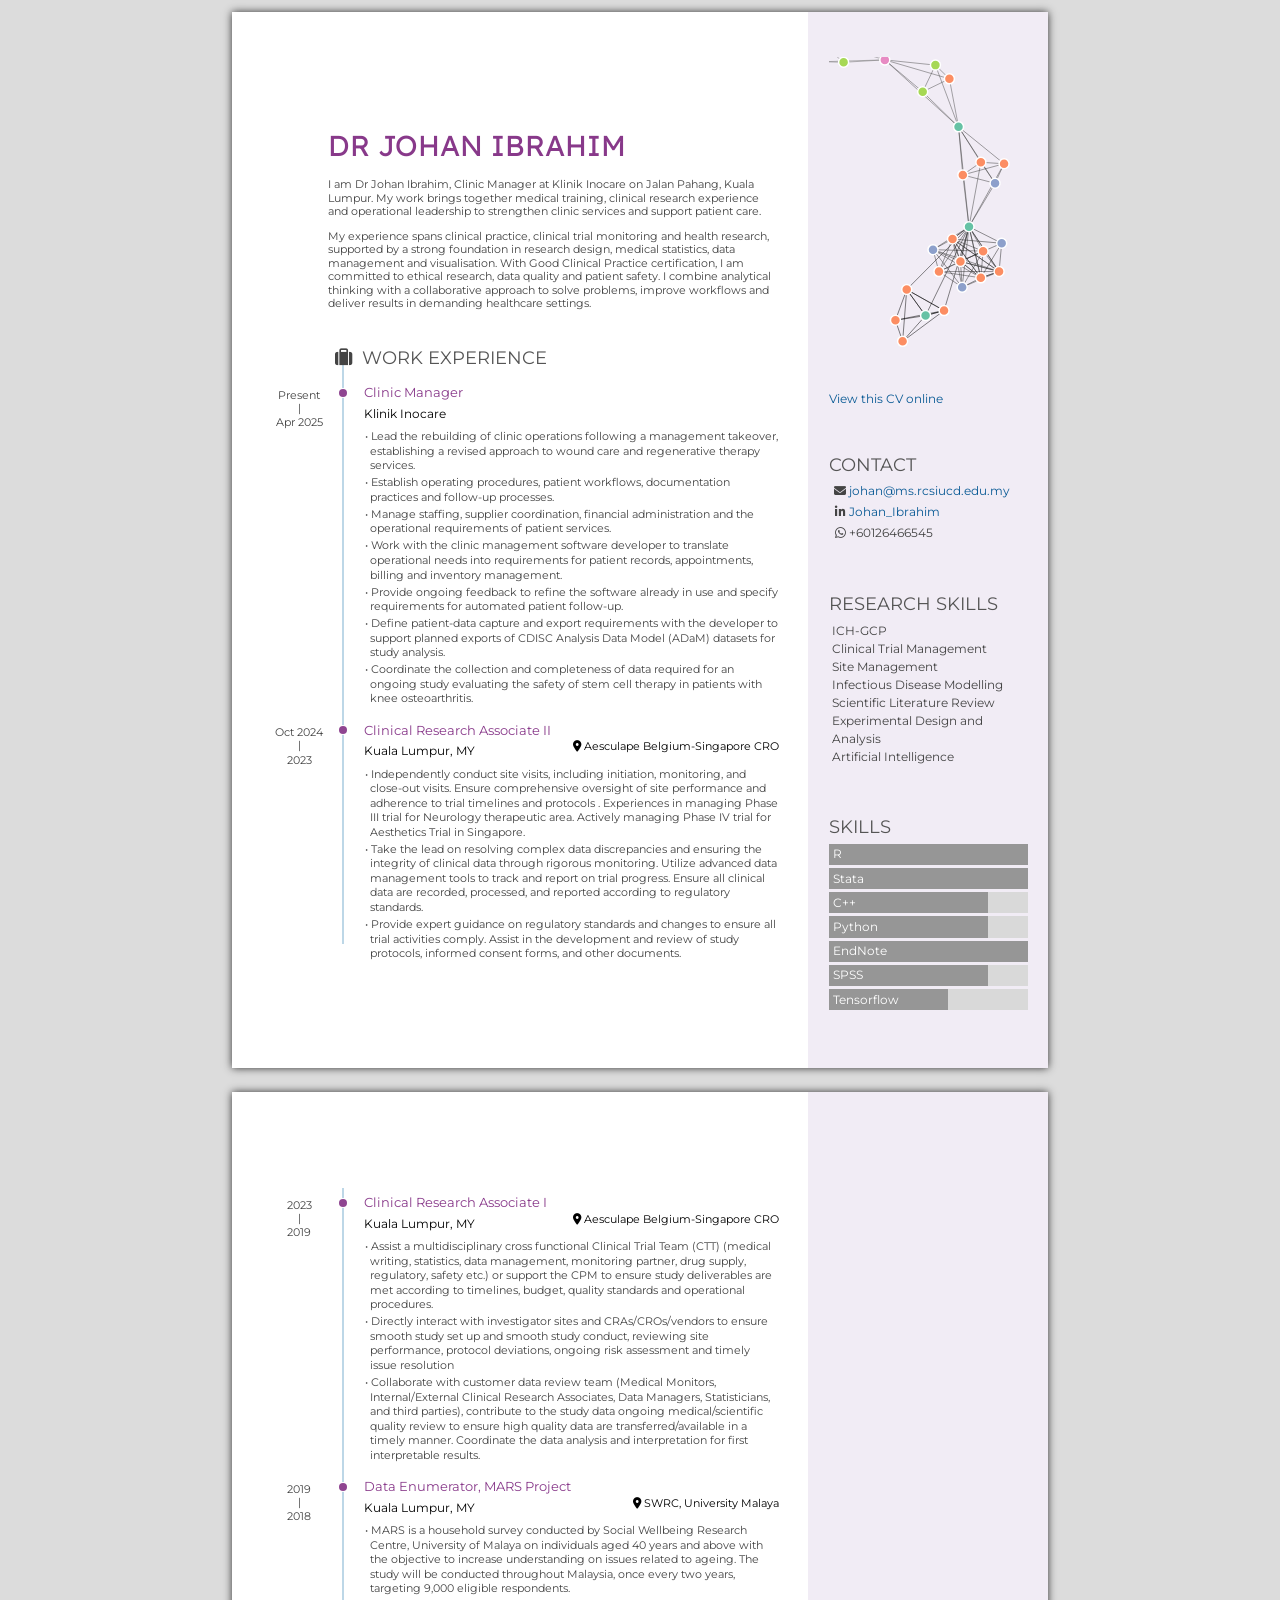
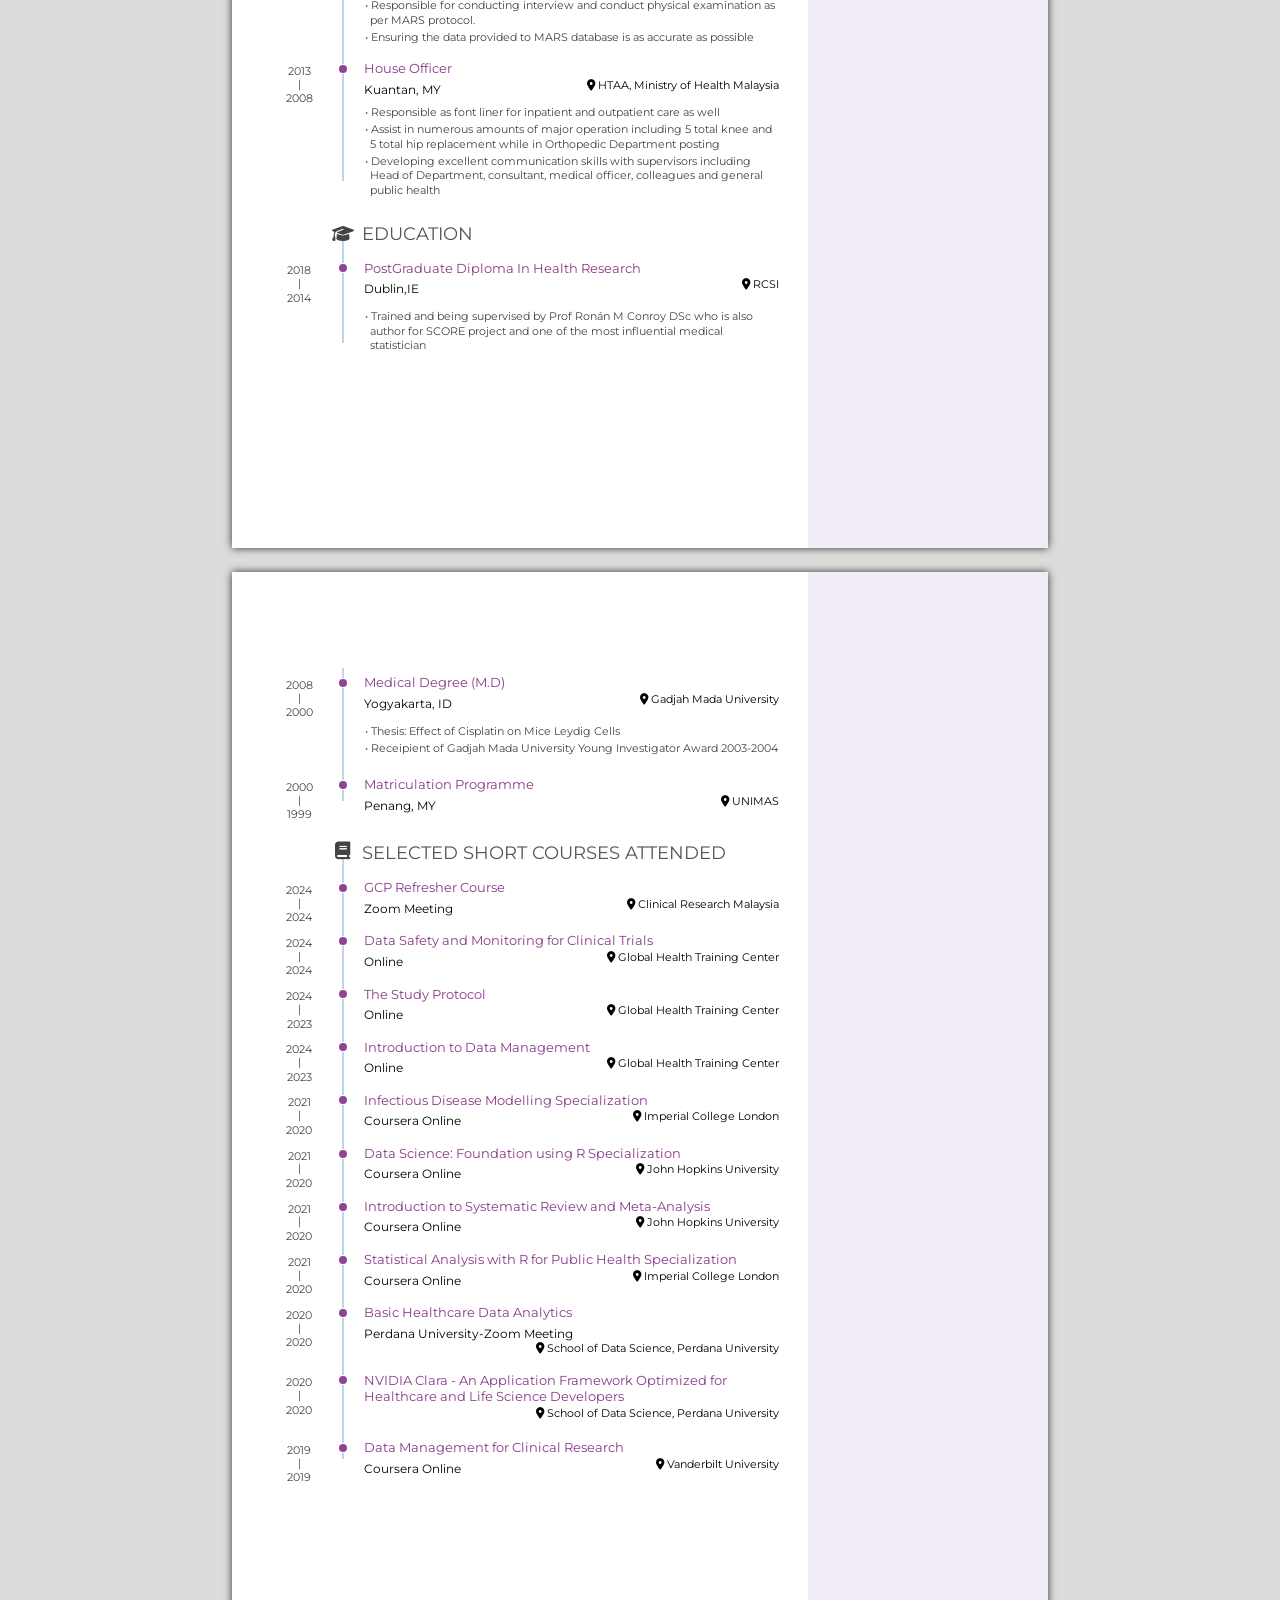
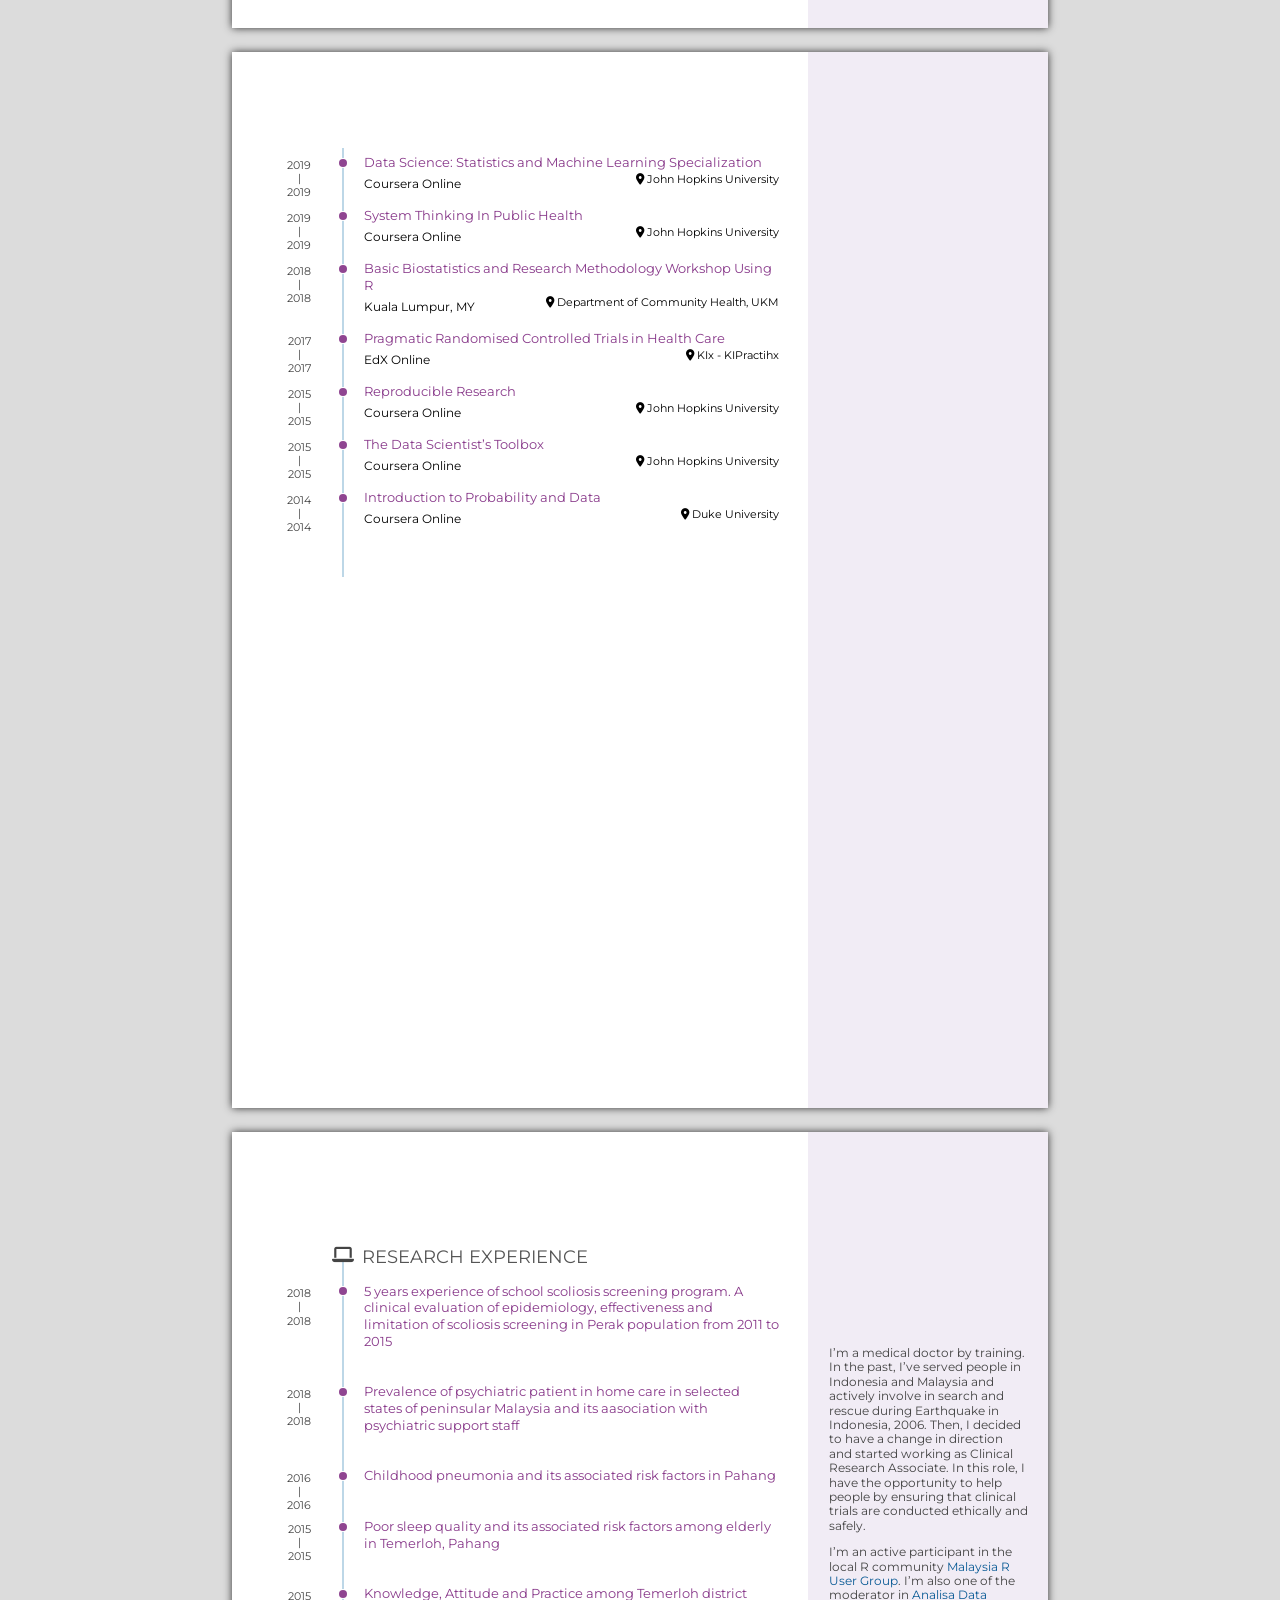
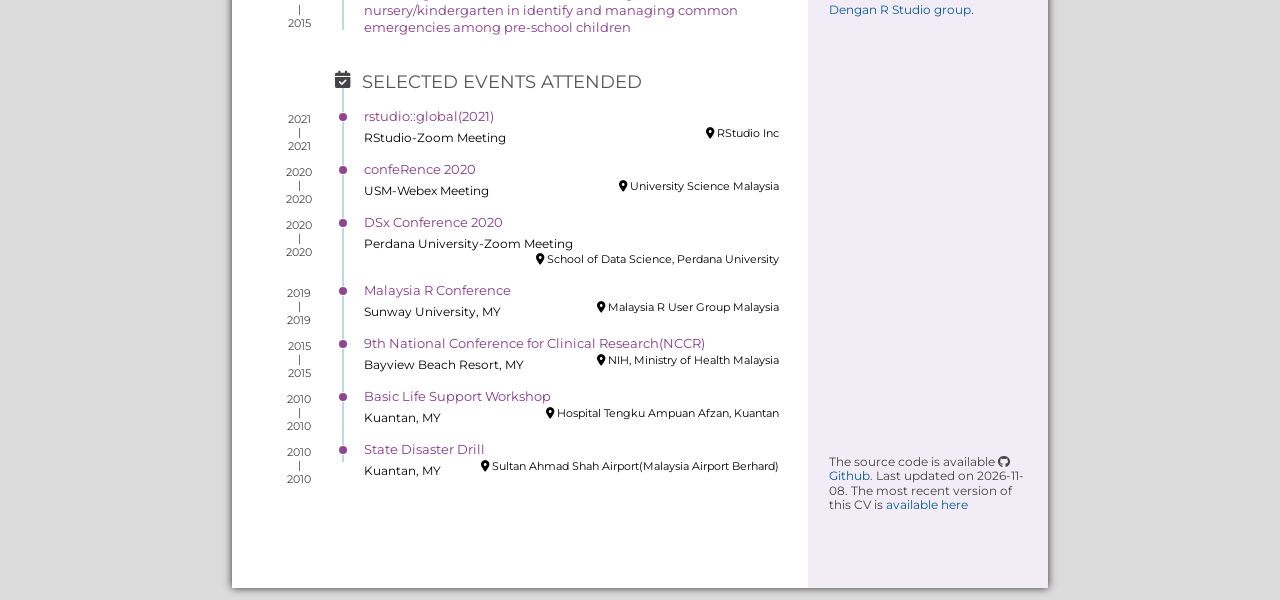
==== tmp/pdfs/cv-pdf.html @ ba4182b9 "Add current working location" ====
<!DOCTYPE html>
<html xmlns="http://www.w3.org/1999/xhtml">
  <head>
    <meta charset="utf-8" />
    <meta http-equiv="Content-Type" content="text/html; charset=utf-8" />
    <meta name="generator" content="pandoc" />
    <meta name="viewport" content="width=device-width, initial-scale=1">

    <meta name="author" content="Dr Johan Ibrahim" />
    <meta name="date" content="2026-11-08" />
    <title>Johan Ibrahim’s CV</title>

    
        <style type="text/css">
.fa{font-family:var(--fa-style-family,"Font Awesome 6 Free");font-weight:var(--fa-style,900)}.fa,.fa-brands,.fa-classic,.fa-regular,.fa-sharp,.fa-solid,.fab,.far,.fas{-moz-osx-font-smoothing:grayscale;-webkit-font-smoothing:antialiased;display:var(--fa-display,inline-block);font-style:normal;font-variant:normal;line-height:1;text-rendering:auto}.fa-classic,.fa-regular,.fa-solid,.far,.fas{font-family:"Font Awesome 6 Free"}.fa-brands,.fab{font-family:"Font Awesome 6 Brands"}.fa-1x{font-size:1em}.fa-2x{font-size:2em}.fa-3x{font-size:3em}.fa-4x{font-size:4em}.fa-5x{font-size:5em}.fa-6x{font-size:6em}.fa-7x{font-size:7em}.fa-8x{font-size:8em}.fa-9x{font-size:9em}.fa-10x{font-size:10em}.fa-2xs{font-size:.625em;line-height:.1em;vertical-align:.225em}.fa-xs{font-size:.75em;line-height:.08333em;vertical-align:.125em}.fa-sm{font-size:.875em;line-height:.07143em;vertical-align:.05357em}.fa-lg{font-size:1.25em;line-height:.05em;vertical-align:-.075em}.fa-xl{font-size:1.5em;line-height:.04167em;vertical-align:-.125em}.fa-2xl{font-size:2em;line-height:.03125em;vertical-align:-.1875em}.fa-fw{text-align:center;width:1.25em}.fa-ul{list-style-type:none;margin-left:var(--fa-li-margin,2.5em);padding-left:0}.fa-ul>li{position:relative}.fa-li{left:calc(var(--fa-li-width, 2em)*-1);position:absolute;text-align:center;width:var(--fa-li-width,2em);line-height:inherit}.fa-border{border-radius:var(--fa-border-radius,.1em);border:var(--fa-border-width,.08em) var(--fa-border-style,solid) var(--fa-border-color,#eee);padding:var(--fa-border-padding,.2em .25em .15em)}.fa-pull-left{float:left;margin-right:var(--fa-pull-margin,.3em)}.fa-pull-right{float:right;margin-left:var(--fa-pull-margin,.3em)}.fa-beat{-webkit-animation-name:fa-beat;animation-name:fa-beat;-webkit-animation-delay:var(--fa-animation-delay,0s);animation-delay:var(--fa-animation-delay,0s);-webkit-animation-direction:var(--fa-animation-direction,normal);animation-direction:var(--fa-animation-direction,normal);-webkit-animation-duration:var(--fa-animation-duration,1s);animation-duration:var(--fa-animation-duration,1s);-webkit-animation-iteration-count:var(--fa-animation-iteration-count,infinite);animation-iteration-count:var(--fa-animation-iteration-count,infinite);-webkit-animation-timing-function:var(--fa-animation-timing,ease-in-out);animation-timing-function:var(--fa-animation-timing,ease-in-out)}.fa-bounce{-webkit-animation-name:fa-bounce;animation-name:fa-bounce;-webkit-animation-delay:var(--fa-animation-delay,0s);animation-delay:var(--fa-animation-delay,0s);-webkit-animation-direction:var(--fa-animation-direction,normal);animation-direction:var(--fa-animation-direction,normal);-webkit-animation-duration:var(--fa-animation-duration,1s);animation-duration:var(--fa-animation-duration,1s);-webkit-animation-iteration-count:var(--fa-animation-iteration-count,infinite);animation-iteration-count:var(--fa-animation-iteration-count,infinite);-webkit-animation-timing-function:var(--fa-animation-timing,cubic-bezier(.28,.84,.42,1));animation-timing-function:var(--fa-animation-timing,cubic-bezier(.28,.84,.42,1))}.fa-fade{-webkit-animation-name:fa-fade;animation-name:fa-fade;-webkit-animation-iteration-count:var(--fa-animation-iteration-count,infinite);animation-iteration-count:var(--fa-animation-iteration-count,infinite);-webkit-animation-timing-function:var(--fa-animation-timing,cubic-bezier(.4,0,.6,1));animation-timing-function:var(--fa-animation-timing,cubic-bezier(.4,0,.6,1))}.fa-beat-fade,.fa-fade{-webkit-animation-delay:var(--fa-animation-delay,0s);animation-delay:var(--fa-animation-delay,0s);-webkit-animation-direction:var(--fa-animation-direction,normal);animation-direction:var(--fa-animation-direction,normal);-webkit-animation-duration:var(--fa-animation-duration,1s);animation-duration:var(--fa-animation-duration,1s)}.fa-beat-fade{-webkit-animation-name:fa-beat-fade;animation-name:fa-beat-fade;-webkit-animation-iteration-count:var(--fa-animation-iteration-count,infinite);animation-iteration-count:var(--fa-animation-iteration-count,infinite);-webkit-animation-timing-function:var(--fa-animation-timing,cubic-bezier(.4,0,.6,1));animation-timing-function:var(--fa-animation-timing,cubic-bezier(.4,0,.6,1))}.fa-flip{-webkit-animation-name:fa-flip;animation-name:fa-flip;-webkit-animation-delay:var(--fa-animation-delay,0s);animation-delay:var(--fa-animation-delay,0s);-webkit-animation-direction:var(--fa-animation-direction,normal);animation-direction:var(--fa-animation-direction,normal);-webkit-animation-duration:var(--fa-animation-duration,1s);animation-duration:var(--fa-animation-duration,1s);-webkit-animation-iteration-count:var(--fa-animation-iteration-count,infinite);animation-iteration-count:var(--fa-animation-iteration-count,infinite);-webkit-animation-timing-function:var(--fa-animation-timing,ease-in-out);animation-timing-function:var(--fa-animation-timing,ease-in-out)}.fa-shake{-webkit-animation-name:fa-shake;animation-name:fa-shake;-webkit-animation-duration:var(--fa-animation-duration,1s);animation-duration:var(--fa-animation-duration,1s);-webkit-animation-iteration-count:var(--fa-animation-iteration-count,infinite);animation-iteration-count:var(--fa-animation-iteration-count,infinite);-webkit-animation-timing-function:var(--fa-animation-timing,linear);animation-timing-function:var(--fa-animation-timing,linear)}.fa-shake,.fa-spin{-webkit-animation-delay:var(--fa-animation-delay,0s);animation-delay:var(--fa-animation-delay,0s);-webkit-animation-direction:var(--fa-animation-direction,normal);animation-direction:var(--fa-animation-direction,normal)}.fa-spin{-webkit-animation-name:fa-spin;animation-name:fa-spin;-webkit-animation-duration:var(--fa-animation-duration,2s);animation-duration:var(--fa-animation-duration,2s);-webkit-animation-iteration-count:var(--fa-animation-iteration-count,infinite);animation-iteration-count:var(--fa-animation-iteration-count,infinite);-webkit-animation-timing-function:var(--fa-animation-timing,linear);animation-timing-function:var(--fa-animation-timing,linear)}.fa-spin-reverse{--fa-animation-direction:reverse}.fa-pulse,.fa-spin-pulse{-webkit-animation-name:fa-spin;animation-name:fa-spin;-webkit-animation-direction:var(--fa-animation-direction,normal);animation-direction:var(--fa-animation-direction,normal);-webkit-animation-duration:var(--fa-animation-duration,1s);animation-duration:var(--fa-animation-duration,1s);-webkit-animation-iteration-count:var(--fa-animation-iteration-count,infinite);animation-iteration-count:var(--fa-animation-iteration-count,infinite);-webkit-animation-timing-function:var(--fa-animation-timing,steps(8));animation-timing-function:var(--fa-animation-timing,steps(8))}@media (prefers-reduced-motion:reduce){.fa-beat,.fa-beat-fade,.fa-bounce,.fa-fade,.fa-flip,.fa-pulse,.fa-shake,.fa-spin,.fa-spin-pulse{-webkit-animation-delay:-1ms;animation-delay:-1ms;-webkit-animation-duration:1ms;animation-duration:1ms;-webkit-animation-iteration-count:1;animation-iteration-count:1;-webkit-transition-delay:0s;transition-delay:0s;-webkit-transition-duration:0s;transition-duration:0s}}@-webkit-keyframes fa-beat{0%,90%{-webkit-transform:scale(1);transform:scale(1)}45%{-webkit-transform:scale(var(--fa-beat-scale,1.25));transform:scale(var(--fa-beat-scale,1.25))}}@keyframes fa-beat{0%,90%{-webkit-transform:scale(1);transform:scale(1)}45%{-webkit-transform:scale(var(--fa-beat-scale,1.25));transform:scale(var(--fa-beat-scale,1.25))}}@-webkit-keyframes fa-bounce{0%{-webkit-transform:scale(1) translateY(0);transform:scale(1) translateY(0)}10%{-webkit-transform:scale(var(--fa-bounce-start-scale-x,1.1),var(--fa-bounce-start-scale-y,.9)) translateY(0);transform:scale(var(--fa-bounce-start-scale-x,1.1),var(--fa-bounce-start-scale-y,.9)) translateY(0)}30%{-webkit-transform:scale(var(--fa-bounce-jump-scale-x,.9),var(--fa-bounce-jump-scale-y,1.1)) translateY(var(--fa-bounce-height,-.5em));transform:scale(var(--fa-bounce-jump-scale-x,.9),var(--fa-bounce-jump-scale-y,1.1)) translateY(var(--fa-bounce-height,-.5em))}50%{-webkit-transform:scale(var(--fa-bounce-land-scale-x,1.05),var(--fa-bounce-land-scale-y,.95)) translateY(0);transform:scale(var(--fa-bounce-land-scale-x,1.05),var(--fa-bounce-land-scale-y,.95)) translateY(0)}57%{-webkit-transform:scale(1) translateY(var(--fa-bounce-rebound,-.125em));transform:scale(1) translateY(var(--fa-bounce-rebound,-.125em))}64%{-webkit-transform:scale(1) translateY(0);transform:scale(1) translateY(0)}to{-webkit-transform:scale(1) translateY(0);transform:scale(1) translateY(0)}}@keyframes fa-bounce{0%{-webkit-transform:scale(1) translateY(0);transform:scale(1) translateY(0)}10%{-webkit-transform:scale(var(--fa-bounce-start-scale-x,1.1),var(--fa-bounce-start-scale-y,.9)) translateY(0);transform:scale(var(--fa-bounce-start-scale-x,1.1),var(--fa-bounce-start-scale-y,.9)) translateY(0)}30%{-webkit-transform:scale(var(--fa-bounce-jump-scale-x,.9),var(--fa-bounce-jump-scale-y,1.1)) translateY(var(--fa-bounce-height,-.5em));transform:scale(var(--fa-bounce-jump-scale-x,.9),var(--fa-bounce-jump-scale-y,1.1)) translateY(var(--fa-bounce-height,-.5em))}50%{-webkit-transform:scale(var(--fa-bounce-land-scale-x,1.05),var(--fa-bounce-land-scale-y,.95)) translateY(0);transform:scale(var(--fa-bounce-land-scale-x,1.05),var(--fa-bounce-land-scale-y,.95)) translateY(0)}57%{-webkit-transform:scale(1) translateY(var(--fa-bounce-rebound,-.125em));transform:scale(1) translateY(var(--fa-bounce-rebound,-.125em))}64%{-webkit-transform:scale(1) translateY(0);transform:scale(1) translateY(0)}to{-webkit-transform:scale(1) translateY(0);transform:scale(1) translateY(0)}}@-webkit-keyframes fa-fade{50%{opacity:var(--fa-fade-opacity,.4)}}@keyframes fa-fade{50%{opacity:var(--fa-fade-opacity,.4)}}@-webkit-keyframes fa-beat-fade{0%,to{opacity:var(--fa-beat-fade-opacity,.4);-webkit-transform:scale(1);transform:scale(1)}50%{opacity:1;-webkit-transform:scale(var(--fa-beat-fade-scale,1.125));transform:scale(var(--fa-beat-fade-scale,1.125))}}@keyframes fa-beat-fade{0%,to{opacity:var(--fa-beat-fade-opacity,.4);-webkit-transform:scale(1);transform:scale(1)}50%{opacity:1;-webkit-transform:scale(var(--fa-beat-fade-scale,1.125));transform:scale(var(--fa-beat-fade-scale,1.125))}}@-webkit-keyframes fa-flip{50%{-webkit-transform:rotate3d(var(--fa-flip-x,0),var(--fa-flip-y,1),var(--fa-flip-z,0),var(--fa-flip-angle,-180deg));transform:rotate3d(var(--fa-flip-x,0),var(--fa-flip-y,1),var(--fa-flip-z,0),var(--fa-flip-angle,-180deg))}}@keyframes fa-flip{50%{-webkit-transform:rotate3d(var(--fa-flip-x,0),var(--fa-flip-y,1),var(--fa-flip-z,0),var(--fa-flip-angle,-180deg));transform:rotate3d(var(--fa-flip-x,0),var(--fa-flip-y,1),var(--fa-flip-z,0),var(--fa-flip-angle,-180deg))}}@-webkit-keyframes fa-shake{0%{-webkit-transform:rotate(-15deg);transform:rotate(-15deg)}4%{-webkit-transform:rotate(15deg);transform:rotate(15deg)}8%,24%{-webkit-transform:rotate(-18deg);transform:rotate(-18deg)}12%,28%{-webkit-transform:rotate(18deg);transform:rotate(18deg)}16%{-webkit-transform:rotate(-22deg);transform:rotate(-22deg)}20%{-webkit-transform:rotate(22deg);transform:rotate(22deg)}32%{-webkit-transform:rotate(-12deg);transform:rotate(-12deg)}36%{-webkit-transform:rotate(12deg);transform:rotate(12deg)}40%,to{-webkit-transform:rotate(0deg);transform:rotate(0deg)}}@keyframes fa-shake{0%{-webkit-transform:rotate(-15deg);transform:rotate(-15deg)}4%{-webkit-transform:rotate(15deg);transform:rotate(15deg)}8%,24%{-webkit-transform:rotate(-18deg);transform:rotate(-18deg)}12%,28%{-webkit-transform:rotate(18deg);transform:rotate(18deg)}16%{-webkit-transform:rotate(-22deg);transform:rotate(-22deg)}20%{-webkit-transform:rotate(22deg);transform:rotate(22deg)}32%{-webkit-transform:rotate(-12deg);transform:rotate(-12deg)}36%{-webkit-transform:rotate(12deg);transform:rotate(12deg)}40%,to{-webkit-transform:rotate(0deg);transform:rotate(0deg)}}@-webkit-keyframes fa-spin{0%{-webkit-transform:rotate(0deg);transform:rotate(0deg)}to{-webkit-transform:rotate(1turn);transform:rotate(1turn)}}@keyframes fa-spin{0%{-webkit-transform:rotate(0deg);transform:rotate(0deg)}to{-webkit-transform:rotate(1turn);transform:rotate(1turn)}}.fa-rotate-90{-webkit-transform:rotate(90deg);transform:rotate(90deg)}.fa-rotate-180{-webkit-transform:rotate(180deg);transform:rotate(180deg)}.fa-rotate-270{-webkit-transform:rotate(270deg);transform:rotate(270deg)}.fa-flip-horizontal{-webkit-transform:scaleX(-1);transform:scaleX(-1)}.fa-flip-vertical{-webkit-transform:scaleY(-1);transform:scaleY(-1)}.fa-flip-both,.fa-flip-horizontal.fa-flip-vertical{-webkit-transform:scale(-1);transform:scale(-1)}.fa-rotate-by{-webkit-transform:rotate(var(--fa-rotate-angle,0));transform:rotate(var(--fa-rotate-angle,0))}.fa-stack{display:inline-block;height:2em;line-height:2em;position:relative;vertical-align:middle;width:2.5em}.fa-stack-1x,.fa-stack-2x{left:0;position:absolute;text-align:center;width:100%;z-index:var(--fa-stack-z-index,auto)}.fa-stack-1x{line-height:inherit}.fa-stack-2x{font-size:2em}.fa-inverse{color:var(--fa-inverse,#fff)}
.fa-0:before{content:"\30"}.fa-1:before{content:"\31"}.fa-2:before{content:"\32"}.fa-3:before{content:"\33"}.fa-4:before{content:"\34"}.fa-5:before{content:"\35"}.fa-6:before{content:"\36"}.fa-7:before{content:"\37"}.fa-8:before{content:"\38"}.fa-9:before{content:"\39"}.fa-fill-drip:before{content:"\f576"}.fa-arrows-to-circle:before{content:"\e4bd"}.fa-chevron-circle-right:before,.fa-circle-chevron-right:before{content:"\f138"}.fa-at:before{content:"\40"}.fa-trash-alt:before,.fa-trash-can:before{content:"\f2ed"}.fa-text-height:before{content:"\f034"}.fa-user-times:before,.fa-user-xmark:before{content:"\f235"}.fa-stethoscope:before{content:"\f0f1"}.fa-comment-alt:before,.fa-message:before{content:"\f27a"}.fa-info:before{content:"\f129"}.fa-compress-alt:before,.fa-down-left-and-up-right-to-center:before{content:"\f422"}.fa-explosion:before{content:"\e4e9"}.fa-file-alt:before,.fa-file-lines:before,.fa-file-text:before{content:"\f15c"}.fa-wave-square:before{content:"\f83e"}.fa-ring:before{content:"\f70b"}.fa-building-un:before{content:"\e4d9"}.fa-dice-three:before{content:"\f527"}.fa-calendar-alt:before,.fa-calendar-days:before{content:"\f073"}.fa-anchor-circle-check:before{content:"\e4aa"}.fa-building-circle-arrow-right:before{content:"\e4d1"}.fa-volleyball-ball:before,.fa-volleyball:before{content:"\f45f"}.fa-arrows-up-to-line:before{content:"\e4c2"}.fa-sort-desc:before,.fa-sort-down:before{content:"\f0dd"}.fa-circle-minus:before,.fa-minus-circle:before{content:"\f056"}.fa-door-open:before{content:"\f52b"}.fa-right-from-bracket:before,.fa-sign-out-alt:before{content:"\f2f5"}.fa-atom:before{content:"\f5d2"}.fa-soap:before{content:"\e06e"}.fa-heart-music-camera-bolt:before,.fa-icons:before{content:"\f86d"}.fa-microphone-alt-slash:before,.fa-microphone-lines-slash:before{content:"\f539"}.fa-bridge-circle-check:before{content:"\e4c9"}.fa-pump-medical:before{content:"\e06a"}.fa-fingerprint:before{content:"\f577"}.fa-hand-point-right:before{content:"\f0a4"}.fa-magnifying-glass-location:before,.fa-search-location:before{content:"\f689"}.fa-forward-step:before,.fa-step-forward:before{content:"\f051"}.fa-face-smile-beam:before,.fa-smile-beam:before{content:"\f5b8"}.fa-flag-checkered:before{content:"\f11e"}.fa-football-ball:before,.fa-football:before{content:"\f44e"}.fa-school-circle-exclamation:before{content:"\e56c"}.fa-crop:before{content:"\f125"}.fa-angle-double-down:before,.fa-angles-down:before{content:"\f103"}.fa-users-rectangle:before{content:"\e594"}.fa-people-roof:before{content:"\e537"}.fa-people-line:before{content:"\e534"}.fa-beer-mug-empty:before,.fa-beer:before{content:"\f0fc"}.fa-diagram-predecessor:before{content:"\e477"}.fa-arrow-up-long:before,.fa-long-arrow-up:before{content:"\f176"}.fa-burn:before,.fa-fire-flame-simple:before{content:"\f46a"}.fa-male:before,.fa-person:before{content:"\f183"}.fa-laptop:before{content:"\f109"}.fa-file-csv:before{content:"\f6dd"}.fa-menorah:before{content:"\f676"}.fa-truck-plane:before{content:"\e58f"}.fa-record-vinyl:before{content:"\f8d9"}.fa-face-grin-stars:before,.fa-grin-stars:before{content:"\f587"}.fa-bong:before{content:"\f55c"}.fa-pastafarianism:before,.fa-spaghetti-monster-flying:before{content:"\f67b"}.fa-arrow-down-up-across-line:before{content:"\e4af"}.fa-spoon:before,.fa-utensil-spoon:before{content:"\f2e5"}.fa-jar-wheat:before{content:"\e517"}.fa-envelopes-bulk:before,.fa-mail-bulk:before{content:"\f674"}.fa-file-circle-exclamation:before{content:"\e4eb"}.fa-circle-h:before,.fa-hospital-symbol:before{content:"\f47e"}.fa-pager:before{content:"\f815"}.fa-address-book:before,.fa-contact-book:before{content:"\f2b9"}.fa-strikethrough:before{content:"\f0cc"}.fa-k:before{content:"\4b"}.fa-landmark-flag:before{content:"\e51c"}.fa-pencil-alt:before,.fa-pencil:before{content:"\f303"}.fa-backward:before{content:"\f04a"}.fa-caret-right:before{content:"\f0da"}.fa-comments:before{content:"\f086"}.fa-file-clipboard:before,.fa-paste:before{content:"\f0ea"}.fa-code-pull-request:before{content:"\e13c"}.fa-clipboard-list:before{content:"\f46d"}.fa-truck-loading:before,.fa-truck-ramp-box:before{content:"\f4de"}.fa-user-check:before{content:"\f4fc"}.fa-vial-virus:before{content:"\e597"}.fa-sheet-plastic:before{content:"\e571"}.fa-blog:before{content:"\f781"}.fa-user-ninja:before{content:"\f504"}.fa-person-arrow-up-from-line:before{content:"\e539"}.fa-scroll-torah:before,.fa-torah:before{content:"\f6a0"}.fa-broom-ball:before,.fa-quidditch-broom-ball:before,.fa-quidditch:before{content:"\f458"}.fa-toggle-off:before{content:"\f204"}.fa-archive:before,.fa-box-archive:before{content:"\f187"}.fa-person-drowning:before{content:"\e545"}.fa-arrow-down-9-1:before,.fa-sort-numeric-desc:before,.fa-sort-numeric-down-alt:before{content:"\f886"}.fa-face-grin-tongue-squint:before,.fa-grin-tongue-squint:before{content:"\f58a"}.fa-spray-can:before{content:"\f5bd"}.fa-truck-monster:before{content:"\f63b"}.fa-w:before{content:"\57"}.fa-earth-africa:before,.fa-globe-africa:before{content:"\f57c"}.fa-rainbow:before{content:"\f75b"}.fa-circle-notch:before{content:"\f1ce"}.fa-tablet-alt:before,.fa-tablet-screen-button:before{content:"\f3fa"}.fa-paw:before{content:"\f1b0"}.fa-cloud:before{content:"\f0c2"}.fa-trowel-bricks:before{content:"\e58a"}.fa-face-flushed:before,.fa-flushed:before{content:"\f579"}.fa-hospital-user:before{content:"\f80d"}.fa-tent-arrow-left-right:before{content:"\e57f"}.fa-gavel:before,.fa-legal:before{content:"\f0e3"}.fa-binoculars:before{content:"\f1e5"}.fa-microphone-slash:before{content:"\f131"}.fa-box-tissue:before{content:"\e05b"}.fa-motorcycle:before{content:"\f21c"}.fa-bell-concierge:before,.fa-concierge-bell:before{content:"\f562"}.fa-pen-ruler:before,.fa-pencil-ruler:before{content:"\f5ae"}.fa-people-arrows-left-right:before,.fa-people-arrows:before{content:"\e068"}.fa-mars-and-venus-burst:before{content:"\e523"}.fa-caret-square-right:before,.fa-square-caret-right:before{content:"\f152"}.fa-cut:before,.fa-scissors:before{content:"\f0c4"}.fa-sun-plant-wilt:before{content:"\e57a"}.fa-toilets-portable:before{content:"\e584"}.fa-hockey-puck:before{content:"\f453"}.fa-table:before{content:"\f0ce"}.fa-magnifying-glass-arrow-right:before{content:"\e521"}.fa-digital-tachograph:before,.fa-tachograph-digital:before{content:"\f566"}.fa-users-slash:before{content:"\e073"}.fa-clover:before{content:"\e139"}.fa-mail-reply:before,.fa-reply:before{content:"\f3e5"}.fa-star-and-crescent:before{content:"\f699"}.fa-house-fire:before{content:"\e50c"}.fa-minus-square:before,.fa-square-minus:before{content:"\f146"}.fa-helicopter:before{content:"\f533"}.fa-compass:before{content:"\f14e"}.fa-caret-square-down:before,.fa-square-caret-down:before{content:"\f150"}.fa-file-circle-question:before{content:"\e4ef"}.fa-laptop-code:before{content:"\f5fc"}.fa-swatchbook:before{content:"\f5c3"}.fa-prescription-bottle:before{content:"\f485"}.fa-bars:before,.fa-navicon:before{content:"\f0c9"}.fa-people-group:before{content:"\e533"}.fa-hourglass-3:before,.fa-hourglass-end:before{content:"\f253"}.fa-heart-broken:before,.fa-heart-crack:before{content:"\f7a9"}.fa-external-link-square-alt:before,.fa-square-up-right:before{content:"\f360"}.fa-face-kiss-beam:before,.fa-kiss-beam:before{content:"\f597"}.fa-film:before{content:"\f008"}.fa-ruler-horizontal:before{content:"\f547"}.fa-people-robbery:before{content:"\e536"}.fa-lightbulb:before{content:"\f0eb"}.fa-caret-left:before{content:"\f0d9"}.fa-circle-exclamation:before,.fa-exclamation-circle:before{content:"\f06a"}.fa-school-circle-xmark:before{content:"\e56d"}.fa-arrow-right-from-bracket:before,.fa-sign-out:before{content:"\f08b"}.fa-chevron-circle-down:before,.fa-circle-chevron-down:before{content:"\f13a"}.fa-unlock-alt:before,.fa-unlock-keyhole:before{content:"\f13e"}.fa-cloud-showers-heavy:before{content:"\f740"}.fa-headphones-alt:before,.fa-headphones-simple:before{content:"\f58f"}.fa-sitemap:before{content:"\f0e8"}.fa-circle-dollar-to-slot:before,.fa-donate:before{content:"\f4b9"}.fa-memory:before{content:"\f538"}.fa-road-spikes:before{content:"\e568"}.fa-fire-burner:before{content:"\e4f1"}.fa-flag:before{content:"\f024"}.fa-hanukiah:before{content:"\f6e6"}.fa-feather:before{content:"\f52d"}.fa-volume-down:before,.fa-volume-low:before{content:"\f027"}.fa-comment-slash:before{content:"\f4b3"}.fa-cloud-sun-rain:before{content:"\f743"}.fa-compress:before{content:"\f066"}.fa-wheat-alt:before,.fa-wheat-awn:before{content:"\e2cd"}.fa-ankh:before{content:"\f644"}.fa-hands-holding-child:before{content:"\e4fa"}.fa-asterisk:before{content:"\2a"}.fa-check-square:before,.fa-square-check:before{content:"\f14a"}.fa-peseta-sign:before{content:"\e221"}.fa-header:before,.fa-heading:before{content:"\f1dc"}.fa-ghost:before{content:"\f6e2"}.fa-list-squares:before,.fa-list:before{content:"\f03a"}.fa-phone-square-alt:before,.fa-square-phone-flip:before{content:"\f87b"}.fa-cart-plus:before{content:"\f217"}.fa-gamepad:before{content:"\f11b"}.fa-circle-dot:before,.fa-dot-circle:before{content:"\f192"}.fa-dizzy:before,.fa-face-dizzy:before{content:"\f567"}.fa-egg:before{content:"\f7fb"}.fa-house-medical-circle-xmark:before{content:"\e513"}.fa-campground:before{content:"\f6bb"}.fa-folder-plus:before{content:"\f65e"}.fa-futbol-ball:before,.fa-futbol:before,.fa-soccer-ball:before{content:"\f1e3"}.fa-paint-brush:before,.fa-paintbrush:before{content:"\f1fc"}.fa-lock:before{content:"\f023"}.fa-gas-pump:before{content:"\f52f"}.fa-hot-tub-person:before,.fa-hot-tub:before{content:"\f593"}.fa-map-location:before,.fa-map-marked:before{content:"\f59f"}.fa-house-flood-water:before{content:"\e50e"}.fa-tree:before{content:"\f1bb"}.fa-bridge-lock:before{content:"\e4cc"}.fa-sack-dollar:before{content:"\f81d"}.fa-edit:before,.fa-pen-to-square:before{content:"\f044"}.fa-car-side:before{content:"\f5e4"}.fa-share-alt:before,.fa-share-nodes:before{content:"\f1e0"}.fa-heart-circle-minus:before{content:"\e4ff"}.fa-hourglass-2:before,.fa-hourglass-half:before{content:"\f252"}.fa-microscope:before{content:"\f610"}.fa-sink:before{content:"\e06d"}.fa-bag-shopping:before,.fa-shopping-bag:before{content:"\f290"}.fa-arrow-down-z-a:before,.fa-sort-alpha-desc:before,.fa-sort-alpha-down-alt:before{content:"\f881"}.fa-mitten:before{content:"\f7b5"}.fa-person-rays:before{content:"\e54d"}.fa-users:before{content:"\f0c0"}.fa-eye-slash:before{content:"\f070"}.fa-flask-vial:before{content:"\e4f3"}.fa-hand-paper:before,.fa-hand:before{content:"\f256"}.fa-om:before{content:"\f679"}.fa-worm:before{content:"\e599"}.fa-house-circle-xmark:before{content:"\e50b"}.fa-plug:before{content:"\f1e6"}.fa-chevron-up:before{content:"\f077"}.fa-hand-spock:before{content:"\f259"}.fa-stopwatch:before{content:"\f2f2"}.fa-face-kiss:before,.fa-kiss:before{content:"\f596"}.fa-bridge-circle-xmark:before{content:"\e4cb"}.fa-face-grin-tongue:before,.fa-grin-tongue:before{content:"\f589"}.fa-chess-bishop:before{content:"\f43a"}.fa-face-grin-wink:before,.fa-grin-wink:before{content:"\f58c"}.fa-deaf:before,.fa-deafness:before,.fa-ear-deaf:before,.fa-hard-of-hearing:before{content:"\f2a4"}.fa-road-circle-check:before{content:"\e564"}.fa-dice-five:before{content:"\f523"}.fa-rss-square:before,.fa-square-rss:before{content:"\f143"}.fa-land-mine-on:before{content:"\e51b"}.fa-i-cursor:before{content:"\f246"}.fa-stamp:before{content:"\f5bf"}.fa-stairs:before{content:"\e289"}.fa-i:before{content:"\49"}.fa-hryvnia-sign:before,.fa-hryvnia:before{content:"\f6f2"}.fa-pills:before{content:"\f484"}.fa-face-grin-wide:before,.fa-grin-alt:before{content:"\f581"}.fa-tooth:before{content:"\f5c9"}.fa-v:before{content:"\56"}.fa-bangladeshi-taka-sign:before{content:"\e2e6"}.fa-bicycle:before{content:"\f206"}.fa-rod-asclepius:before,.fa-rod-snake:before,.fa-staff-aesculapius:before,.fa-staff-snake:before{content:"\e579"}.fa-head-side-cough-slash:before{content:"\e062"}.fa-ambulance:before,.fa-truck-medical:before{content:"\f0f9"}.fa-wheat-awn-circle-exclamation:before{content:"\e598"}.fa-snowman:before{content:"\f7d0"}.fa-mortar-pestle:before{content:"\f5a7"}.fa-road-barrier:before{content:"\e562"}.fa-school:before{content:"\f549"}.fa-igloo:before{content:"\f7ae"}.fa-joint:before{content:"\f595"}.fa-angle-right:before{content:"\f105"}.fa-horse:before{content:"\f6f0"}.fa-q:before{content:"\51"}.fa-g:before{content:"\47"}.fa-notes-medical:before{content:"\f481"}.fa-temperature-2:before,.fa-temperature-half:before,.fa-thermometer-2:before,.fa-thermometer-half:before{content:"\f2c9"}.fa-dong-sign:before{content:"\e169"}.fa-capsules:before{content:"\f46b"}.fa-poo-bolt:before,.fa-poo-storm:before{content:"\f75a"}.fa-face-frown-open:before,.fa-frown-open:before{content:"\f57a"}.fa-hand-point-up:before{content:"\f0a6"}.fa-money-bill:before{content:"\f0d6"}.fa-bookmark:before{content:"\f02e"}.fa-align-justify:before{content:"\f039"}.fa-umbrella-beach:before{content:"\f5ca"}.fa-helmet-un:before{content:"\e503"}.fa-bullseye:before{content:"\f140"}.fa-bacon:before{content:"\f7e5"}.fa-hand-point-down:before{content:"\f0a7"}.fa-arrow-up-from-bracket:before{content:"\e09a"}.fa-folder-blank:before,.fa-folder:before{content:"\f07b"}.fa-file-medical-alt:before,.fa-file-waveform:before{content:"\f478"}.fa-radiation:before{content:"\f7b9"}.fa-chart-simple:before{content:"\e473"}.fa-mars-stroke:before{content:"\f229"}.fa-vial:before{content:"\f492"}.fa-dashboard:before,.fa-gauge-med:before,.fa-gauge:before,.fa-tachometer-alt-average:before{content:"\f624"}.fa-magic-wand-sparkles:before,.fa-wand-magic-sparkles:before{content:"\e2ca"}.fa-e:before{content:"\45"}.fa-pen-alt:before,.fa-pen-clip:before{content:"\f305"}.fa-bridge-circle-exclamation:before{content:"\e4ca"}.fa-user:before{content:"\f007"}.fa-school-circle-check:before{content:"\e56b"}.fa-dumpster:before{content:"\f793"}.fa-shuttle-van:before,.fa-van-shuttle:before{content:"\f5b6"}.fa-building-user:before{content:"\e4da"}.fa-caret-square-left:before,.fa-square-caret-left:before{content:"\f191"}.fa-highlighter:before{content:"\f591"}.fa-key:before{content:"\f084"}.fa-bullhorn:before{content:"\f0a1"}.fa-globe:before{content:"\f0ac"}.fa-synagogue:before{content:"\f69b"}.fa-person-half-dress:before{content:"\e548"}.fa-road-bridge:before{content:"\e563"}.fa-location-arrow:before{content:"\f124"}.fa-c:before{content:"\43"}.fa-tablet-button:before{content:"\f10a"}.fa-building-lock:before{content:"\e4d6"}.fa-pizza-slice:before{content:"\f818"}.fa-money-bill-wave:before{content:"\f53a"}.fa-area-chart:before,.fa-chart-area:before{content:"\f1fe"}.fa-house-flag:before{content:"\e50d"}.fa-person-circle-minus:before{content:"\e540"}.fa-ban:before,.fa-cancel:before{content:"\f05e"}.fa-camera-rotate:before{content:"\e0d8"}.fa-air-freshener:before,.fa-spray-can-sparkles:before{content:"\f5d0"}.fa-star:before{content:"\f005"}.fa-repeat:before{content:"\f363"}.fa-cross:before{content:"\f654"}.fa-box:before{content:"\f466"}.fa-venus-mars:before{content:"\f228"}.fa-arrow-pointer:before,.fa-mouse-pointer:before{content:"\f245"}.fa-expand-arrows-alt:before,.fa-maximize:before{content:"\f31e"}.fa-charging-station:before{content:"\f5e7"}.fa-shapes:before,.fa-triangle-circle-square:before{content:"\f61f"}.fa-random:before,.fa-shuffle:before{content:"\f074"}.fa-person-running:before,.fa-running:before{content:"\f70c"}.fa-mobile-retro:before{content:"\e527"}.fa-grip-lines-vertical:before{content:"\f7a5"}.fa-spider:before{content:"\f717"}.fa-hands-bound:before{content:"\e4f9"}.fa-file-invoice-dollar:before{content:"\f571"}.fa-plane-circle-exclamation:before{content:"\e556"}.fa-x-ray:before{content:"\f497"}.fa-spell-check:before{content:"\f891"}.fa-slash:before{content:"\f715"}.fa-computer-mouse:before,.fa-mouse:before{content:"\f8cc"}.fa-arrow-right-to-bracket:before,.fa-sign-in:before{content:"\f090"}.fa-shop-slash:before,.fa-store-alt-slash:before{content:"\e070"}.fa-server:before{content:"\f233"}.fa-virus-covid-slash:before{content:"\e4a9"}.fa-shop-lock:before{content:"\e4a5"}.fa-hourglass-1:before,.fa-hourglass-start:before{content:"\f251"}.fa-blender-phone:before{content:"\f6b6"}.fa-building-wheat:before{content:"\e4db"}.fa-person-breastfeeding:before{content:"\e53a"}.fa-right-to-bracket:before,.fa-sign-in-alt:before{content:"\f2f6"}.fa-venus:before{content:"\f221"}.fa-passport:before{content:"\f5ab"}.fa-heart-pulse:before,.fa-heartbeat:before{content:"\f21e"}.fa-people-carry-box:before,.fa-people-carry:before{content:"\f4ce"}.fa-temperature-high:before{content:"\f769"}.fa-microchip:before{content:"\f2db"}.fa-crown:before{content:"\f521"}.fa-weight-hanging:before{content:"\f5cd"}.fa-xmarks-lines:before{content:"\e59a"}.fa-file-prescription:before{content:"\f572"}.fa-weight-scale:before,.fa-weight:before{content:"\f496"}.fa-user-friends:before,.fa-user-group:before{content:"\f500"}.fa-arrow-up-a-z:before,.fa-sort-alpha-up:before{content:"\f15e"}.fa-chess-knight:before{content:"\f441"}.fa-face-laugh-squint:before,.fa-laugh-squint:before{content:"\f59b"}.fa-wheelchair:before{content:"\f193"}.fa-arrow-circle-up:before,.fa-circle-arrow-up:before{content:"\f0aa"}.fa-toggle-on:before{content:"\f205"}.fa-person-walking:before,.fa-walking:before{content:"\f554"}.fa-l:before{content:"\4c"}.fa-fire:before{content:"\f06d"}.fa-bed-pulse:before,.fa-procedures:before{content:"\f487"}.fa-shuttle-space:before,.fa-space-shuttle:before{content:"\f197"}.fa-face-laugh:before,.fa-laugh:before{content:"\f599"}.fa-folder-open:before{content:"\f07c"}.fa-heart-circle-plus:before{content:"\e500"}.fa-code-fork:before{content:"\e13b"}.fa-city:before{content:"\f64f"}.fa-microphone-alt:before,.fa-microphone-lines:before{content:"\f3c9"}.fa-pepper-hot:before{content:"\f816"}.fa-unlock:before{content:"\f09c"}.fa-colon-sign:before{content:"\e140"}.fa-headset:before{content:"\f590"}.fa-store-slash:before{content:"\e071"}.fa-road-circle-xmark:before{content:"\e566"}.fa-user-minus:before{content:"\f503"}.fa-mars-stroke-up:before,.fa-mars-stroke-v:before{content:"\f22a"}.fa-champagne-glasses:before,.fa-glass-cheers:before{content:"\f79f"}.fa-clipboard:before{content:"\f328"}.fa-house-circle-exclamation:before{content:"\e50a"}.fa-file-arrow-up:before,.fa-file-upload:before{content:"\f574"}.fa-wifi-3:before,.fa-wifi-strong:before,.fa-wifi:before{content:"\f1eb"}.fa-bath:before,.fa-bathtub:before{content:"\f2cd"}.fa-underline:before{content:"\f0cd"}.fa-user-edit:before,.fa-user-pen:before{content:"\f4ff"}.fa-signature:before{content:"\f5b7"}.fa-stroopwafel:before{content:"\f551"}.fa-bold:before{content:"\f032"}.fa-anchor-lock:before{content:"\e4ad"}.fa-building-ngo:before{content:"\e4d7"}.fa-manat-sign:before{content:"\e1d5"}.fa-not-equal:before{content:"\f53e"}.fa-border-style:before,.fa-border-top-left:before{content:"\f853"}.fa-map-location-dot:before,.fa-map-marked-alt:before{content:"\f5a0"}.fa-jedi:before{content:"\f669"}.fa-poll:before,.fa-square-poll-vertical:before{content:"\f681"}.fa-mug-hot:before{content:"\f7b6"}.fa-battery-car:before,.fa-car-battery:before{content:"\f5df"}.fa-gift:before{content:"\f06b"}.fa-dice-two:before{content:"\f528"}.fa-chess-queen:before{content:"\f445"}.fa-glasses:before{content:"\f530"}.fa-chess-board:before{content:"\f43c"}.fa-building-circle-check:before{content:"\e4d2"}.fa-person-chalkboard:before{content:"\e53d"}.fa-mars-stroke-h:before,.fa-mars-stroke-right:before{content:"\f22b"}.fa-hand-back-fist:before,.fa-hand-rock:before{content:"\f255"}.fa-caret-square-up:before,.fa-square-caret-up:before{content:"\f151"}.fa-cloud-showers-water:before{content:"\e4e4"}.fa-bar-chart:before,.fa-chart-bar:before{content:"\f080"}.fa-hands-bubbles:before,.fa-hands-wash:before{content:"\e05e"}.fa-less-than-equal:before{content:"\f537"}.fa-train:before{content:"\f238"}.fa-eye-low-vision:before,.fa-low-vision:before{content:"\f2a8"}.fa-crow:before{content:"\f520"}.fa-sailboat:before{content:"\e445"}.fa-window-restore:before{content:"\f2d2"}.fa-plus-square:before,.fa-square-plus:before{content:"\f0fe"}.fa-torii-gate:before{content:"\f6a1"}.fa-frog:before{content:"\f52e"}.fa-bucket:before{content:"\e4cf"}.fa-image:before{content:"\f03e"}.fa-microphone:before{content:"\f130"}.fa-cow:before{content:"\f6c8"}.fa-caret-up:before{content:"\f0d8"}.fa-screwdriver:before{content:"\f54a"}.fa-folder-closed:before{content:"\e185"}.fa-house-tsunami:before{content:"\e515"}.fa-square-nfi:before{content:"\e576"}.fa-arrow-up-from-ground-water:before{content:"\e4b5"}.fa-glass-martini-alt:before,.fa-martini-glass:before{content:"\f57b"}.fa-rotate-back:before,.fa-rotate-backward:before,.fa-rotate-left:before,.fa-undo-alt:before{content:"\f2ea"}.fa-columns:before,.fa-table-columns:before{content:"\f0db"}.fa-lemon:before{content:"\f094"}.fa-head-side-mask:before{content:"\e063"}.fa-handshake:before{content:"\f2b5"}.fa-gem:before{content:"\f3a5"}.fa-dolly-box:before,.fa-dolly:before{content:"\f472"}.fa-smoking:before{content:"\f48d"}.fa-compress-arrows-alt:before,.fa-minimize:before{content:"\f78c"}.fa-monument:before{content:"\f5a6"}.fa-snowplow:before{content:"\f7d2"}.fa-angle-double-right:before,.fa-angles-right:before{content:"\f101"}.fa-cannabis:before{content:"\f55f"}.fa-circle-play:before,.fa-play-circle:before{content:"\f144"}.fa-tablets:before{content:"\f490"}.fa-ethernet:before{content:"\f796"}.fa-eur:before,.fa-euro-sign:before,.fa-euro:before{content:"\f153"}.fa-chair:before{content:"\f6c0"}.fa-check-circle:before,.fa-circle-check:before{content:"\f058"}.fa-circle-stop:before,.fa-stop-circle:before{content:"\f28d"}.fa-compass-drafting:before,.fa-drafting-compass:before{content:"\f568"}.fa-plate-wheat:before{content:"\e55a"}.fa-icicles:before{content:"\f7ad"}.fa-person-shelter:before{content:"\e54f"}.fa-neuter:before{content:"\f22c"}.fa-id-badge:before{content:"\f2c1"}.fa-marker:before{content:"\f5a1"}.fa-face-laugh-beam:before,.fa-laugh-beam:before{content:"\f59a"}.fa-helicopter-symbol:before{content:"\e502"}.fa-universal-access:before{content:"\f29a"}.fa-chevron-circle-up:before,.fa-circle-chevron-up:before{content:"\f139"}.fa-lari-sign:before{content:"\e1c8"}.fa-volcano:before{content:"\f770"}.fa-person-walking-dashed-line-arrow-right:before{content:"\e553"}.fa-gbp:before,.fa-pound-sign:before,.fa-sterling-sign:before{content:"\f154"}.fa-viruses:before{content:"\e076"}.fa-square-person-confined:before{content:"\e577"}.fa-user-tie:before{content:"\f508"}.fa-arrow-down-long:before,.fa-long-arrow-down:before{content:"\f175"}.fa-tent-arrow-down-to-line:before{content:"\e57e"}.fa-certificate:before{content:"\f0a3"}.fa-mail-reply-all:before,.fa-reply-all:before{content:"\f122"}.fa-suitcase:before{content:"\f0f2"}.fa-person-skating:before,.fa-skating:before{content:"\f7c5"}.fa-filter-circle-dollar:before,.fa-funnel-dollar:before{content:"\f662"}.fa-camera-retro:before{content:"\f083"}.fa-arrow-circle-down:before,.fa-circle-arrow-down:before{content:"\f0ab"}.fa-arrow-right-to-file:before,.fa-file-import:before{content:"\f56f"}.fa-external-link-square:before,.fa-square-arrow-up-right:before{content:"\f14c"}.fa-box-open:before{content:"\f49e"}.fa-scroll:before{content:"\f70e"}.fa-spa:before{content:"\f5bb"}.fa-location-pin-lock:before{content:"\e51f"}.fa-pause:before{content:"\f04c"}.fa-hill-avalanche:before{content:"\e507"}.fa-temperature-0:before,.fa-temperature-empty:before,.fa-thermometer-0:before,.fa-thermometer-empty:before{content:"\f2cb"}.fa-bomb:before{content:"\f1e2"}.fa-registered:before{content:"\f25d"}.fa-address-card:before,.fa-contact-card:before,.fa-vcard:before{content:"\f2bb"}.fa-balance-scale-right:before,.fa-scale-unbalanced-flip:before{content:"\f516"}.fa-subscript:before{content:"\f12c"}.fa-diamond-turn-right:before,.fa-directions:before{content:"\f5eb"}.fa-burst:before{content:"\e4dc"}.fa-house-laptop:before,.fa-laptop-house:before{content:"\e066"}.fa-face-tired:before,.fa-tired:before{content:"\f5c8"}.fa-money-bills:before{content:"\e1f3"}.fa-smog:before{content:"\f75f"}.fa-crutch:before{content:"\f7f7"}.fa-cloud-arrow-up:before,.fa-cloud-upload-alt:before,.fa-cloud-upload:before{content:"\f0ee"}.fa-palette:before{content:"\f53f"}.fa-arrows-turn-right:before{content:"\e4c0"}.fa-vest:before{content:"\e085"}.fa-ferry:before{content:"\e4ea"}.fa-arrows-down-to-people:before{content:"\e4b9"}.fa-seedling:before,.fa-sprout:before{content:"\f4d8"}.fa-arrows-alt-h:before,.fa-left-right:before{content:"\f337"}.fa-boxes-packing:before{content:"\e4c7"}.fa-arrow-circle-left:before,.fa-circle-arrow-left:before{content:"\f0a8"}.fa-group-arrows-rotate:before{content:"\e4f6"}.fa-bowl-food:before{content:"\e4c6"}.fa-candy-cane:before{content:"\f786"}.fa-arrow-down-wide-short:before,.fa-sort-amount-asc:before,.fa-sort-amount-down:before{content:"\f160"}.fa-cloud-bolt:before,.fa-thunderstorm:before{content:"\f76c"}.fa-remove-format:before,.fa-text-slash:before{content:"\f87d"}.fa-face-smile-wink:before,.fa-smile-wink:before{content:"\f4da"}.fa-file-word:before{content:"\f1c2"}.fa-file-powerpoint:before{content:"\f1c4"}.fa-arrows-h:before,.fa-arrows-left-right:before{content:"\f07e"}.fa-house-lock:before{content:"\e510"}.fa-cloud-arrow-down:before,.fa-cloud-download-alt:before,.fa-cloud-download:before{content:"\f0ed"}.fa-children:before{content:"\e4e1"}.fa-blackboard:before,.fa-chalkboard:before{content:"\f51b"}.fa-user-alt-slash:before,.fa-user-large-slash:before{content:"\f4fa"}.fa-envelope-open:before{content:"\f2b6"}.fa-handshake-alt-slash:before,.fa-handshake-simple-slash:before{content:"\e05f"}.fa-mattress-pillow:before{content:"\e525"}.fa-guarani-sign:before{content:"\e19a"}.fa-arrows-rotate:before,.fa-refresh:before,.fa-sync:before{content:"\f021"}.fa-fire-extinguisher:before{content:"\f134"}.fa-cruzeiro-sign:before{content:"\e152"}.fa-greater-than-equal:before{content:"\f532"}.fa-shield-alt:before,.fa-shield-halved:before{content:"\f3ed"}.fa-atlas:before,.fa-book-atlas:before{content:"\f558"}.fa-virus:before{content:"\e074"}.fa-envelope-circle-check:before{content:"\e4e8"}.fa-layer-group:before{content:"\f5fd"}.fa-arrows-to-dot:before{content:"\e4be"}.fa-archway:before{content:"\f557"}.fa-heart-circle-check:before{content:"\e4fd"}.fa-house-chimney-crack:before,.fa-house-damage:before{content:"\f6f1"}.fa-file-archive:before,.fa-file-zipper:before{content:"\f1c6"}.fa-square:before{content:"\f0c8"}.fa-glass-martini:before,.fa-martini-glass-empty:before{content:"\f000"}.fa-couch:before{content:"\f4b8"}.fa-cedi-sign:before{content:"\e0df"}.fa-italic:before{content:"\f033"}.fa-table-cells-column-lock:before{content:"\e678"}.fa-church:before{content:"\f51d"}.fa-comments-dollar:before{content:"\f653"}.fa-democrat:before{content:"\f747"}.fa-z:before{content:"\5a"}.fa-person-skiing:before,.fa-skiing:before{content:"\f7c9"}.fa-road-lock:before{content:"\e567"}.fa-a:before{content:"\41"}.fa-temperature-arrow-down:before,.fa-temperature-down:before{content:"\e03f"}.fa-feather-alt:before,.fa-feather-pointed:before{content:"\f56b"}.fa-p:before{content:"\50"}.fa-snowflake:before{content:"\f2dc"}.fa-newspaper:before{content:"\f1ea"}.fa-ad:before,.fa-rectangle-ad:before{content:"\f641"}.fa-arrow-circle-right:before,.fa-circle-arrow-right:before{content:"\f0a9"}.fa-filter-circle-xmark:before{content:"\e17b"}.fa-locust:before{content:"\e520"}.fa-sort:before,.fa-unsorted:before{content:"\f0dc"}.fa-list-1-2:before,.fa-list-numeric:before,.fa-list-ol:before{content:"\f0cb"}.fa-person-dress-burst:before{content:"\e544"}.fa-money-check-alt:before,.fa-money-check-dollar:before{content:"\f53d"}.fa-vector-square:before{content:"\f5cb"}.fa-bread-slice:before{content:"\f7ec"}.fa-language:before{content:"\f1ab"}.fa-face-kiss-wink-heart:before,.fa-kiss-wink-heart:before{content:"\f598"}.fa-filter:before{content:"\f0b0"}.fa-question:before{content:"\3f"}.fa-file-signature:before{content:"\f573"}.fa-arrows-alt:before,.fa-up-down-left-right:before{content:"\f0b2"}.fa-house-chimney-user:before{content:"\e065"}.fa-hand-holding-heart:before{content:"\f4be"}.fa-puzzle-piece:before{content:"\f12e"}.fa-money-check:before{content:"\f53c"}.fa-star-half-alt:before,.fa-star-half-stroke:before{content:"\f5c0"}.fa-code:before{content:"\f121"}.fa-glass-whiskey:before,.fa-whiskey-glass:before{content:"\f7a0"}.fa-building-circle-exclamation:before{content:"\e4d3"}.fa-magnifying-glass-chart:before{content:"\e522"}.fa-arrow-up-right-from-square:before,.fa-external-link:before{content:"\f08e"}.fa-cubes-stacked:before{content:"\e4e6"}.fa-krw:before,.fa-won-sign:before,.fa-won:before{content:"\f159"}.fa-virus-covid:before{content:"\e4a8"}.fa-austral-sign:before{content:"\e0a9"}.fa-f:before{content:"\46"}.fa-leaf:before{content:"\f06c"}.fa-road:before{content:"\f018"}.fa-cab:before,.fa-taxi:before{content:"\f1ba"}.fa-person-circle-plus:before{content:"\e541"}.fa-chart-pie:before,.fa-pie-chart:before{content:"\f200"}.fa-bolt-lightning:before{content:"\e0b7"}.fa-sack-xmark:before{content:"\e56a"}.fa-file-excel:before{content:"\f1c3"}.fa-file-contract:before{content:"\f56c"}.fa-fish-fins:before{content:"\e4f2"}.fa-building-flag:before{content:"\e4d5"}.fa-face-grin-beam:before,.fa-grin-beam:before{content:"\f582"}.fa-object-ungroup:before{content:"\f248"}.fa-poop:before{content:"\f619"}.fa-location-pin:before,.fa-map-marker:before{content:"\f041"}.fa-kaaba:before{content:"\f66b"}.fa-toilet-paper:before{content:"\f71e"}.fa-hard-hat:before,.fa-hat-hard:before,.fa-helmet-safety:before{content:"\f807"}.fa-eject:before{content:"\f052"}.fa-arrow-alt-circle-right:before,.fa-circle-right:before{content:"\f35a"}.fa-plane-circle-check:before{content:"\e555"}.fa-face-rolling-eyes:before,.fa-meh-rolling-eyes:before{content:"\f5a5"}.fa-object-group:before{content:"\f247"}.fa-chart-line:before,.fa-line-chart:before{content:"\f201"}.fa-mask-ventilator:before{content:"\e524"}.fa-arrow-right:before{content:"\f061"}.fa-map-signs:before,.fa-signs-post:before{content:"\f277"}.fa-cash-register:before{content:"\f788"}.fa-person-circle-question:before{content:"\e542"}.fa-h:before{content:"\48"}.fa-tarp:before{content:"\e57b"}.fa-screwdriver-wrench:before,.fa-tools:before{content:"\f7d9"}.fa-arrows-to-eye:before{content:"\e4bf"}.fa-plug-circle-bolt:before{content:"\e55b"}.fa-heart:before{content:"\f004"}.fa-mars-and-venus:before{content:"\f224"}.fa-home-user:before,.fa-house-user:before{content:"\e1b0"}.fa-dumpster-fire:before{content:"\f794"}.fa-house-crack:before{content:"\e3b1"}.fa-cocktail:before,.fa-martini-glass-citrus:before{content:"\f561"}.fa-face-surprise:before,.fa-surprise:before{content:"\f5c2"}.fa-bottle-water:before{content:"\e4c5"}.fa-circle-pause:before,.fa-pause-circle:before{content:"\f28b"}.fa-toilet-paper-slash:before{content:"\e072"}.fa-apple-alt:before,.fa-apple-whole:before{content:"\f5d1"}.fa-kitchen-set:before{content:"\e51a"}.fa-r:before{content:"\52"}.fa-temperature-1:before,.fa-temperature-quarter:before,.fa-thermometer-1:before,.fa-thermometer-quarter:before{content:"\f2ca"}.fa-cube:before{content:"\f1b2"}.fa-bitcoin-sign:before{content:"\e0b4"}.fa-shield-dog:before{content:"\e573"}.fa-solar-panel:before{content:"\f5ba"}.fa-lock-open:before{content:"\f3c1"}.fa-elevator:before{content:"\e16d"}.fa-money-bill-transfer:before{content:"\e528"}.fa-money-bill-trend-up:before{content:"\e529"}.fa-house-flood-water-circle-arrow-right:before{content:"\e50f"}.fa-poll-h:before,.fa-square-poll-horizontal:before{content:"\f682"}.fa-circle:before{content:"\f111"}.fa-backward-fast:before,.fa-fast-backward:before{content:"\f049"}.fa-recycle:before{content:"\f1b8"}.fa-user-astronaut:before{content:"\f4fb"}.fa-plane-slash:before{content:"\e069"}.fa-trademark:before{content:"\f25c"}.fa-basketball-ball:before,.fa-basketball:before{content:"\f434"}.fa-satellite-dish:before{content:"\f7c0"}.fa-arrow-alt-circle-up:before,.fa-circle-up:before{content:"\f35b"}.fa-mobile-alt:before,.fa-mobile-screen-button:before{content:"\f3cd"}.fa-volume-high:before,.fa-volume-up:before{content:"\f028"}.fa-users-rays:before{content:"\e593"}.fa-wallet:before{content:"\f555"}.fa-clipboard-check:before{content:"\f46c"}.fa-file-audio:before{content:"\f1c7"}.fa-burger:before,.fa-hamburger:before{content:"\f805"}.fa-wrench:before{content:"\f0ad"}.fa-bugs:before{content:"\e4d0"}.fa-rupee-sign:before,.fa-rupee:before{content:"\f156"}.fa-file-image:before{content:"\f1c5"}.fa-circle-question:before,.fa-question-circle:before{content:"\f059"}.fa-plane-departure:before{content:"\f5b0"}.fa-handshake-slash:before{content:"\e060"}.fa-book-bookmark:before{content:"\e0bb"}.fa-code-branch:before{content:"\f126"}.fa-hat-cowboy:before{content:"\f8c0"}.fa-bridge:before{content:"\e4c8"}.fa-phone-alt:before,.fa-phone-flip:before{content:"\f879"}.fa-truck-front:before{content:"\e2b7"}.fa-cat:before{content:"\f6be"}.fa-anchor-circle-exclamation:before{content:"\e4ab"}.fa-truck-field:before{content:"\e58d"}.fa-route:before{content:"\f4d7"}.fa-clipboard-question:before{content:"\e4e3"}.fa-panorama:before{content:"\e209"}.fa-comment-medical:before{content:"\f7f5"}.fa-teeth-open:before{content:"\f62f"}.fa-file-circle-minus:before{content:"\e4ed"}.fa-tags:before{content:"\f02c"}.fa-wine-glass:before{content:"\f4e3"}.fa-fast-forward:before,.fa-forward-fast:before{content:"\f050"}.fa-face-meh-blank:before,.fa-meh-blank:before{content:"\f5a4"}.fa-parking:before,.fa-square-parking:before{content:"\f540"}.fa-house-signal:before{content:"\e012"}.fa-bars-progress:before,.fa-tasks-alt:before{content:"\f828"}.fa-faucet-drip:before{content:"\e006"}.fa-cart-flatbed:before,.fa-dolly-flatbed:before{content:"\f474"}.fa-ban-smoking:before,.fa-smoking-ban:before{content:"\f54d"}.fa-terminal:before{content:"\f120"}.fa-mobile-button:before{content:"\f10b"}.fa-house-medical-flag:before{content:"\e514"}.fa-basket-shopping:before,.fa-shopping-basket:before{content:"\f291"}.fa-tape:before{content:"\f4db"}.fa-bus-alt:before,.fa-bus-simple:before{content:"\f55e"}.fa-eye:before{content:"\f06e"}.fa-face-sad-cry:before,.fa-sad-cry:before{content:"\f5b3"}.fa-audio-description:before{content:"\f29e"}.fa-person-military-to-person:before{content:"\e54c"}.fa-file-shield:before{content:"\e4f0"}.fa-user-slash:before{content:"\f506"}.fa-pen:before{content:"\f304"}.fa-tower-observation:before{content:"\e586"}.fa-file-code:before{content:"\f1c9"}.fa-signal-5:before,.fa-signal-perfect:before,.fa-signal:before{content:"\f012"}.fa-bus:before{content:"\f207"}.fa-heart-circle-xmark:before{content:"\e501"}.fa-home-lg:before,.fa-house-chimney:before{content:"\e3af"}.fa-window-maximize:before{content:"\f2d0"}.fa-face-frown:before,.fa-frown:before{content:"\f119"}.fa-prescription:before{content:"\f5b1"}.fa-shop:before,.fa-store-alt:before{content:"\f54f"}.fa-floppy-disk:before,.fa-save:before{content:"\f0c7"}.fa-vihara:before{content:"\f6a7"}.fa-balance-scale-left:before,.fa-scale-unbalanced:before{content:"\f515"}.fa-sort-asc:before,.fa-sort-up:before{content:"\f0de"}.fa-comment-dots:before,.fa-commenting:before{content:"\f4ad"}.fa-plant-wilt:before{content:"\e5aa"}.fa-diamond:before{content:"\f219"}.fa-face-grin-squint:before,.fa-grin-squint:before{content:"\f585"}.fa-hand-holding-dollar:before,.fa-hand-holding-usd:before{content:"\f4c0"}.fa-bacterium:before{content:"\e05a"}.fa-hand-pointer:before{content:"\f25a"}.fa-drum-steelpan:before{content:"\f56a"}.fa-hand-scissors:before{content:"\f257"}.fa-hands-praying:before,.fa-praying-hands:before{content:"\f684"}.fa-arrow-right-rotate:before,.fa-arrow-rotate-forward:before,.fa-arrow-rotate-right:before,.fa-redo:before{content:"\f01e"}.fa-biohazard:before{content:"\f780"}.fa-location-crosshairs:before,.fa-location:before{content:"\f601"}.fa-mars-double:before{content:"\f227"}.fa-child-dress:before{content:"\e59c"}.fa-users-between-lines:before{content:"\e591"}.fa-lungs-virus:before{content:"\e067"}.fa-face-grin-tears:before,.fa-grin-tears:before{content:"\f588"}.fa-phone:before{content:"\f095"}.fa-calendar-times:before,.fa-calendar-xmark:before{content:"\f273"}.fa-child-reaching:before{content:"\e59d"}.fa-head-side-virus:before{content:"\e064"}.fa-user-cog:before,.fa-user-gear:before{content:"\f4fe"}.fa-arrow-up-1-9:before,.fa-sort-numeric-up:before{content:"\f163"}.fa-door-closed:before{content:"\f52a"}.fa-shield-virus:before{content:"\e06c"}.fa-dice-six:before{content:"\f526"}.fa-mosquito-net:before{content:"\e52c"}.fa-bridge-water:before{content:"\e4ce"}.fa-person-booth:before{content:"\f756"}.fa-text-width:before{content:"\f035"}.fa-hat-wizard:before{content:"\f6e8"}.fa-pen-fancy:before{content:"\f5ac"}.fa-digging:before,.fa-person-digging:before{content:"\f85e"}.fa-trash:before{content:"\f1f8"}.fa-gauge-simple-med:before,.fa-gauge-simple:before,.fa-tachometer-average:before{content:"\f629"}.fa-book-medical:before{content:"\f7e6"}.fa-poo:before{content:"\f2fe"}.fa-quote-right-alt:before,.fa-quote-right:before{content:"\f10e"}.fa-shirt:before,.fa-t-shirt:before,.fa-tshirt:before{content:"\f553"}.fa-cubes:before{content:"\f1b3"}.fa-divide:before{content:"\f529"}.fa-tenge-sign:before,.fa-tenge:before{content:"\f7d7"}.fa-headphones:before{content:"\f025"}.fa-hands-holding:before{content:"\f4c2"}.fa-hands-clapping:before{content:"\e1a8"}.fa-republican:before{content:"\f75e"}.fa-arrow-left:before{content:"\f060"}.fa-person-circle-xmark:before{content:"\e543"}.fa-ruler:before{content:"\f545"}.fa-align-left:before{content:"\f036"}.fa-dice-d6:before{content:"\f6d1"}.fa-restroom:before{content:"\f7bd"}.fa-j:before{content:"\4a"}.fa-users-viewfinder:before{content:"\e595"}.fa-file-video:before{content:"\f1c8"}.fa-external-link-alt:before,.fa-up-right-from-square:before{content:"\f35d"}.fa-table-cells:before,.fa-th:before{content:"\f00a"}.fa-file-pdf:before{content:"\f1c1"}.fa-bible:before,.fa-book-bible:before{content:"\f647"}.fa-o:before{content:"\4f"}.fa-medkit:before,.fa-suitcase-medical:before{content:"\f0fa"}.fa-user-secret:before{content:"\f21b"}.fa-otter:before{content:"\f700"}.fa-female:before,.fa-person-dress:before{content:"\f182"}.fa-comment-dollar:before{content:"\f651"}.fa-briefcase-clock:before,.fa-business-time:before{content:"\f64a"}.fa-table-cells-large:before,.fa-th-large:before{content:"\f009"}.fa-book-tanakh:before,.fa-tanakh:before{content:"\f827"}.fa-phone-volume:before,.fa-volume-control-phone:before{content:"\f2a0"}.fa-hat-cowboy-side:before{content:"\f8c1"}.fa-clipboard-user:before{content:"\f7f3"}.fa-child:before{content:"\f1ae"}.fa-lira-sign:before{content:"\f195"}.fa-satellite:before{content:"\f7bf"}.fa-plane-lock:before{content:"\e558"}.fa-tag:before{content:"\f02b"}.fa-comment:before{content:"\f075"}.fa-birthday-cake:before,.fa-cake-candles:before,.fa-cake:before{content:"\f1fd"}.fa-envelope:before{content:"\f0e0"}.fa-angle-double-up:before,.fa-angles-up:before{content:"\f102"}.fa-paperclip:before{content:"\f0c6"}.fa-arrow-right-to-city:before{content:"\e4b3"}.fa-ribbon:before{content:"\f4d6"}.fa-lungs:before{content:"\f604"}.fa-arrow-up-9-1:before,.fa-sort-numeric-up-alt:before{content:"\f887"}.fa-litecoin-sign:before{content:"\e1d3"}.fa-border-none:before{content:"\f850"}.fa-circle-nodes:before{content:"\e4e2"}.fa-parachute-box:before{content:"\f4cd"}.fa-indent:before{content:"\f03c"}.fa-truck-field-un:before{content:"\e58e"}.fa-hourglass-empty:before,.fa-hourglass:before{content:"\f254"}.fa-mountain:before{content:"\f6fc"}.fa-user-doctor:before,.fa-user-md:before{content:"\f0f0"}.fa-circle-info:before,.fa-info-circle:before{content:"\f05a"}.fa-cloud-meatball:before{content:"\f73b"}.fa-camera-alt:before,.fa-camera:before{content:"\f030"}.fa-square-virus:before{content:"\e578"}.fa-meteor:before{content:"\f753"}.fa-car-on:before{content:"\e4dd"}.fa-sleigh:before{content:"\f7cc"}.fa-arrow-down-1-9:before,.fa-sort-numeric-asc:before,.fa-sort-numeric-down:before{content:"\f162"}.fa-hand-holding-droplet:before,.fa-hand-holding-water:before{content:"\f4c1"}.fa-water:before{content:"\f773"}.fa-calendar-check:before{content:"\f274"}.fa-braille:before{content:"\f2a1"}.fa-prescription-bottle-alt:before,.fa-prescription-bottle-medical:before{content:"\f486"}.fa-landmark:before{content:"\f66f"}.fa-truck:before{content:"\f0d1"}.fa-crosshairs:before{content:"\f05b"}.fa-person-cane:before{content:"\e53c"}.fa-tent:before{content:"\e57d"}.fa-vest-patches:before{content:"\e086"}.fa-check-double:before{content:"\f560"}.fa-arrow-down-a-z:before,.fa-sort-alpha-asc:before,.fa-sort-alpha-down:before{content:"\f15d"}.fa-money-bill-wheat:before{content:"\e52a"}.fa-cookie:before{content:"\f563"}.fa-arrow-left-rotate:before,.fa-arrow-rotate-back:before,.fa-arrow-rotate-backward:before,.fa-arrow-rotate-left:before,.fa-undo:before{content:"\f0e2"}.fa-hard-drive:before,.fa-hdd:before{content:"\f0a0"}.fa-face-grin-squint-tears:before,.fa-grin-squint-tears:before{content:"\f586"}.fa-dumbbell:before{content:"\f44b"}.fa-list-alt:before,.fa-rectangle-list:before{content:"\f022"}.fa-tarp-droplet:before{content:"\e57c"}.fa-house-medical-circle-check:before{content:"\e511"}.fa-person-skiing-nordic:before,.fa-skiing-nordic:before{content:"\f7ca"}.fa-calendar-plus:before{content:"\f271"}.fa-plane-arrival:before{content:"\f5af"}.fa-arrow-alt-circle-left:before,.fa-circle-left:before{content:"\f359"}.fa-subway:before,.fa-train-subway:before{content:"\f239"}.fa-chart-gantt:before{content:"\e0e4"}.fa-indian-rupee-sign:before,.fa-indian-rupee:before,.fa-inr:before{content:"\e1bc"}.fa-crop-alt:before,.fa-crop-simple:before{content:"\f565"}.fa-money-bill-1:before,.fa-money-bill-alt:before{content:"\f3d1"}.fa-left-long:before,.fa-long-arrow-alt-left:before{content:"\f30a"}.fa-dna:before{content:"\f471"}.fa-virus-slash:before{content:"\e075"}.fa-minus:before,.fa-subtract:before{content:"\f068"}.fa-chess:before{content:"\f439"}.fa-arrow-left-long:before,.fa-long-arrow-left:before{content:"\f177"}.fa-plug-circle-check:before{content:"\e55c"}.fa-street-view:before{content:"\f21d"}.fa-franc-sign:before{content:"\e18f"}.fa-volume-off:before{content:"\f026"}.fa-american-sign-language-interpreting:before,.fa-asl-interpreting:before,.fa-hands-american-sign-language-interpreting:before,.fa-hands-asl-interpreting:before{content:"\f2a3"}.fa-cog:before,.fa-gear:before{content:"\f013"}.fa-droplet-slash:before,.fa-tint-slash:before{content:"\f5c7"}.fa-mosque:before{content:"\f678"}.fa-mosquito:before{content:"\e52b"}.fa-star-of-david:before{content:"\f69a"}.fa-person-military-rifle:before{content:"\e54b"}.fa-cart-shopping:before,.fa-shopping-cart:before{content:"\f07a"}.fa-vials:before{content:"\f493"}.fa-plug-circle-plus:before{content:"\e55f"}.fa-place-of-worship:before{content:"\f67f"}.fa-grip-vertical:before{content:"\f58e"}.fa-arrow-turn-up:before,.fa-level-up:before{content:"\f148"}.fa-u:before{content:"\55"}.fa-square-root-alt:before,.fa-square-root-variable:before{content:"\f698"}.fa-clock-four:before,.fa-clock:before{content:"\f017"}.fa-backward-step:before,.fa-step-backward:before{content:"\f048"}.fa-pallet:before{content:"\f482"}.fa-faucet:before{content:"\e005"}.fa-baseball-bat-ball:before{content:"\f432"}.fa-s:before{content:"\53"}.fa-timeline:before{content:"\e29c"}.fa-keyboard:before{content:"\f11c"}.fa-caret-down:before{content:"\f0d7"}.fa-clinic-medical:before,.fa-house-chimney-medical:before{content:"\f7f2"}.fa-temperature-3:before,.fa-temperature-three-quarters:before,.fa-thermometer-3:before,.fa-thermometer-three-quarters:before{content:"\f2c8"}.fa-mobile-android-alt:before,.fa-mobile-screen:before{content:"\f3cf"}.fa-plane-up:before{content:"\e22d"}.fa-piggy-bank:before{content:"\f4d3"}.fa-battery-3:before,.fa-battery-half:before{content:"\f242"}.fa-mountain-city:before{content:"\e52e"}.fa-coins:before{content:"\f51e"}.fa-khanda:before{content:"\f66d"}.fa-sliders-h:before,.fa-sliders:before{content:"\f1de"}.fa-folder-tree:before{content:"\f802"}.fa-network-wired:before{content:"\f6ff"}.fa-map-pin:before{content:"\f276"}.fa-hamsa:before{content:"\f665"}.fa-cent-sign:before{content:"\e3f5"}.fa-flask:before{content:"\f0c3"}.fa-person-pregnant:before{content:"\e31e"}.fa-wand-sparkles:before{content:"\f72b"}.fa-ellipsis-v:before,.fa-ellipsis-vertical:before{content:"\f142"}.fa-ticket:before{content:"\f145"}.fa-power-off:before{content:"\f011"}.fa-long-arrow-alt-right:before,.fa-right-long:before{content:"\f30b"}.fa-flag-usa:before{content:"\f74d"}.fa-laptop-file:before{content:"\e51d"}.fa-teletype:before,.fa-tty:before{content:"\f1e4"}.fa-diagram-next:before{content:"\e476"}.fa-person-rifle:before{content:"\e54e"}.fa-house-medical-circle-exclamation:before{content:"\e512"}.fa-closed-captioning:before{content:"\f20a"}.fa-hiking:before,.fa-person-hiking:before{content:"\f6ec"}.fa-venus-double:before{content:"\f226"}.fa-images:before{content:"\f302"}.fa-calculator:before{content:"\f1ec"}.fa-people-pulling:before{content:"\e535"}.fa-n:before{content:"\4e"}.fa-cable-car:before,.fa-tram:before{content:"\f7da"}.fa-cloud-rain:before{content:"\f73d"}.fa-building-circle-xmark:before{content:"\e4d4"}.fa-ship:before{content:"\f21a"}.fa-arrows-down-to-line:before{content:"\e4b8"}.fa-download:before{content:"\f019"}.fa-face-grin:before,.fa-grin:before{content:"\f580"}.fa-backspace:before,.fa-delete-left:before{content:"\f55a"}.fa-eye-dropper-empty:before,.fa-eye-dropper:before,.fa-eyedropper:before{content:"\f1fb"}.fa-file-circle-check:before{content:"\e5a0"}.fa-forward:before{content:"\f04e"}.fa-mobile-android:before,.fa-mobile-phone:before,.fa-mobile:before{content:"\f3ce"}.fa-face-meh:before,.fa-meh:before{content:"\f11a"}.fa-align-center:before{content:"\f037"}.fa-book-dead:before,.fa-book-skull:before{content:"\f6b7"}.fa-drivers-license:before,.fa-id-card:before{content:"\f2c2"}.fa-dedent:before,.fa-outdent:before{content:"\f03b"}.fa-heart-circle-exclamation:before{content:"\e4fe"}.fa-home-alt:before,.fa-home-lg-alt:before,.fa-home:before,.fa-house:before{content:"\f015"}.fa-calendar-week:before{content:"\f784"}.fa-laptop-medical:before{content:"\f812"}.fa-b:before{content:"\42"}.fa-file-medical:before{content:"\f477"}.fa-dice-one:before{content:"\f525"}.fa-kiwi-bird:before{content:"\f535"}.fa-arrow-right-arrow-left:before,.fa-exchange:before{content:"\f0ec"}.fa-redo-alt:before,.fa-rotate-forward:before,.fa-rotate-right:before{content:"\f2f9"}.fa-cutlery:before,.fa-utensils:before{content:"\f2e7"}.fa-arrow-up-wide-short:before,.fa-sort-amount-up:before{content:"\f161"}.fa-mill-sign:before{content:"\e1ed"}.fa-bowl-rice:before{content:"\e2eb"}.fa-skull:before{content:"\f54c"}.fa-broadcast-tower:before,.fa-tower-broadcast:before{content:"\f519"}.fa-truck-pickup:before{content:"\f63c"}.fa-long-arrow-alt-up:before,.fa-up-long:before{content:"\f30c"}.fa-stop:before{content:"\f04d"}.fa-code-merge:before{content:"\f387"}.fa-upload:before{content:"\f093"}.fa-hurricane:before{content:"\f751"}.fa-mound:before{content:"\e52d"}.fa-toilet-portable:before{content:"\e583"}.fa-compact-disc:before{content:"\f51f"}.fa-file-arrow-down:before,.fa-file-download:before{content:"\f56d"}.fa-caravan:before{content:"\f8ff"}.fa-shield-cat:before{content:"\e572"}.fa-bolt:before,.fa-zap:before{content:"\f0e7"}.fa-glass-water:before{content:"\e4f4"}.fa-oil-well:before{content:"\e532"}.fa-vault:before{content:"\e2c5"}.fa-mars:before{content:"\f222"}.fa-toilet:before{content:"\f7d8"}.fa-plane-circle-xmark:before{content:"\e557"}.fa-cny:before,.fa-jpy:before,.fa-rmb:before,.fa-yen-sign:before,.fa-yen:before{content:"\f157"}.fa-rouble:before,.fa-rub:before,.fa-ruble-sign:before,.fa-ruble:before{content:"\f158"}.fa-sun:before{content:"\f185"}.fa-guitar:before{content:"\f7a6"}.fa-face-laugh-wink:before,.fa-laugh-wink:before{content:"\f59c"}.fa-horse-head:before{content:"\f7ab"}.fa-bore-hole:before{content:"\e4c3"}.fa-industry:before{content:"\f275"}.fa-arrow-alt-circle-down:before,.fa-circle-down:before{content:"\f358"}.fa-arrows-turn-to-dots:before{content:"\e4c1"}.fa-florin-sign:before{content:"\e184"}.fa-arrow-down-short-wide:before,.fa-sort-amount-desc:before,.fa-sort-amount-down-alt:before{content:"\f884"}.fa-less-than:before{content:"\3c"}.fa-angle-down:before{content:"\f107"}.fa-car-tunnel:before{content:"\e4de"}.fa-head-side-cough:before{content:"\e061"}.fa-grip-lines:before{content:"\f7a4"}.fa-thumbs-down:before{content:"\f165"}.fa-user-lock:before{content:"\f502"}.fa-arrow-right-long:before,.fa-long-arrow-right:before{content:"\f178"}.fa-anchor-circle-xmark:before{content:"\e4ac"}.fa-ellipsis-h:before,.fa-ellipsis:before{content:"\f141"}.fa-chess-pawn:before{content:"\f443"}.fa-first-aid:before,.fa-kit-medical:before{content:"\f479"}.fa-person-through-window:before{content:"\e5a9"}.fa-toolbox:before{content:"\f552"}.fa-hands-holding-circle:before{content:"\e4fb"}.fa-bug:before{content:"\f188"}.fa-credit-card-alt:before,.fa-credit-card:before{content:"\f09d"}.fa-automobile:before,.fa-car:before{content:"\f1b9"}.fa-hand-holding-hand:before{content:"\e4f7"}.fa-book-open-reader:before,.fa-book-reader:before{content:"\f5da"}.fa-mountain-sun:before{content:"\e52f"}.fa-arrows-left-right-to-line:before{content:"\e4ba"}.fa-dice-d20:before{content:"\f6cf"}.fa-truck-droplet:before{content:"\e58c"}.fa-file-circle-xmark:before{content:"\e5a1"}.fa-temperature-arrow-up:before,.fa-temperature-up:before{content:"\e040"}.fa-medal:before{content:"\f5a2"}.fa-bed:before{content:"\f236"}.fa-h-square:before,.fa-square-h:before{content:"\f0fd"}.fa-podcast:before{content:"\f2ce"}.fa-temperature-4:before,.fa-temperature-full:before,.fa-thermometer-4:before,.fa-thermometer-full:before{content:"\f2c7"}.fa-bell:before{content:"\f0f3"}.fa-superscript:before{content:"\f12b"}.fa-plug-circle-xmark:before{content:"\e560"}.fa-star-of-life:before{content:"\f621"}.fa-phone-slash:before{content:"\f3dd"}.fa-paint-roller:before{content:"\f5aa"}.fa-hands-helping:before,.fa-handshake-angle:before{content:"\f4c4"}.fa-location-dot:before,.fa-map-marker-alt:before{content:"\f3c5"}.fa-file:before{content:"\f15b"}.fa-greater-than:before{content:"\3e"}.fa-person-swimming:before,.fa-swimmer:before{content:"\f5c4"}.fa-arrow-down:before{content:"\f063"}.fa-droplet:before,.fa-tint:before{content:"\f043"}.fa-eraser:before{content:"\f12d"}.fa-earth-america:before,.fa-earth-americas:before,.fa-earth:before,.fa-globe-americas:before{content:"\f57d"}.fa-person-burst:before{content:"\e53b"}.fa-dove:before{content:"\f4ba"}.fa-battery-0:before,.fa-battery-empty:before{content:"\f244"}.fa-socks:before{content:"\f696"}.fa-inbox:before{content:"\f01c"}.fa-section:before{content:"\e447"}.fa-gauge-high:before,.fa-tachometer-alt-fast:before,.fa-tachometer-alt:before{content:"\f625"}.fa-envelope-open-text:before{content:"\f658"}.fa-hospital-alt:before,.fa-hospital-wide:before,.fa-hospital:before{content:"\f0f8"}.fa-wine-bottle:before{content:"\f72f"}.fa-chess-rook:before{content:"\f447"}.fa-bars-staggered:before,.fa-reorder:before,.fa-stream:before{content:"\f550"}.fa-dharmachakra:before{content:"\f655"}.fa-hotdog:before{content:"\f80f"}.fa-blind:before,.fa-person-walking-with-cane:before{content:"\f29d"}.fa-drum:before{content:"\f569"}.fa-ice-cream:before{content:"\f810"}.fa-heart-circle-bolt:before{content:"\e4fc"}.fa-fax:before{content:"\f1ac"}.fa-paragraph:before{content:"\f1dd"}.fa-check-to-slot:before,.fa-vote-yea:before{content:"\f772"}.fa-star-half:before{content:"\f089"}.fa-boxes-alt:before,.fa-boxes-stacked:before,.fa-boxes:before{content:"\f468"}.fa-chain:before,.fa-link:before{content:"\f0c1"}.fa-assistive-listening-systems:before,.fa-ear-listen:before{content:"\f2a2"}.fa-tree-city:before{content:"\e587"}.fa-play:before{content:"\f04b"}.fa-font:before{content:"\f031"}.fa-table-cells-row-lock:before{content:"\e67a"}.fa-rupiah-sign:before{content:"\e23d"}.fa-magnifying-glass:before,.fa-search:before{content:"\f002"}.fa-ping-pong-paddle-ball:before,.fa-table-tennis-paddle-ball:before,.fa-table-tennis:before{content:"\f45d"}.fa-diagnoses:before,.fa-person-dots-from-line:before{content:"\f470"}.fa-trash-can-arrow-up:before,.fa-trash-restore-alt:before{content:"\f82a"}.fa-naira-sign:before{content:"\e1f6"}.fa-cart-arrow-down:before{content:"\f218"}.fa-walkie-talkie:before{content:"\f8ef"}.fa-file-edit:before,.fa-file-pen:before{content:"\f31c"}.fa-receipt:before{content:"\f543"}.fa-pen-square:before,.fa-pencil-square:before,.fa-square-pen:before{content:"\f14b"}.fa-suitcase-rolling:before{content:"\f5c1"}.fa-person-circle-exclamation:before{content:"\e53f"}.fa-chevron-down:before{content:"\f078"}.fa-battery-5:before,.fa-battery-full:before,.fa-battery:before{content:"\f240"}.fa-skull-crossbones:before{content:"\f714"}.fa-code-compare:before{content:"\e13a"}.fa-list-dots:before,.fa-list-ul:before{content:"\f0ca"}.fa-school-lock:before{content:"\e56f"}.fa-tower-cell:before{content:"\e585"}.fa-down-long:before,.fa-long-arrow-alt-down:before{content:"\f309"}.fa-ranking-star:before{content:"\e561"}.fa-chess-king:before{content:"\f43f"}.fa-person-harassing:before{content:"\e549"}.fa-brazilian-real-sign:before{content:"\e46c"}.fa-landmark-alt:before,.fa-landmark-dome:before{content:"\f752"}.fa-arrow-up:before{content:"\f062"}.fa-television:before,.fa-tv-alt:before,.fa-tv:before{content:"\f26c"}.fa-shrimp:before{content:"\e448"}.fa-list-check:before,.fa-tasks:before{content:"\f0ae"}.fa-jug-detergent:before{content:"\e519"}.fa-circle-user:before,.fa-user-circle:before{content:"\f2bd"}.fa-user-shield:before{content:"\f505"}.fa-wind:before{content:"\f72e"}.fa-car-burst:before,.fa-car-crash:before{content:"\f5e1"}.fa-y:before{content:"\59"}.fa-person-snowboarding:before,.fa-snowboarding:before{content:"\f7ce"}.fa-shipping-fast:before,.fa-truck-fast:before{content:"\f48b"}.fa-fish:before{content:"\f578"}.fa-user-graduate:before{content:"\f501"}.fa-adjust:before,.fa-circle-half-stroke:before{content:"\f042"}.fa-clapperboard:before{content:"\e131"}.fa-circle-radiation:before,.fa-radiation-alt:before{content:"\f7ba"}.fa-baseball-ball:before,.fa-baseball:before{content:"\f433"}.fa-jet-fighter-up:before{content:"\e518"}.fa-diagram-project:before,.fa-project-diagram:before{content:"\f542"}.fa-copy:before{content:"\f0c5"}.fa-volume-mute:before,.fa-volume-times:before,.fa-volume-xmark:before{content:"\f6a9"}.fa-hand-sparkles:before{content:"\e05d"}.fa-grip-horizontal:before,.fa-grip:before{content:"\f58d"}.fa-share-from-square:before,.fa-share-square:before{content:"\f14d"}.fa-child-combatant:before,.fa-child-rifle:before{content:"\e4e0"}.fa-gun:before{content:"\e19b"}.fa-phone-square:before,.fa-square-phone:before{content:"\f098"}.fa-add:before,.fa-plus:before{content:"\2b"}.fa-expand:before{content:"\f065"}.fa-computer:before{content:"\e4e5"}.fa-close:before,.fa-multiply:before,.fa-remove:before,.fa-times:before,.fa-xmark:before{content:"\f00d"}.fa-arrows-up-down-left-right:before,.fa-arrows:before{content:"\f047"}.fa-chalkboard-teacher:before,.fa-chalkboard-user:before{content:"\f51c"}.fa-peso-sign:before{content:"\e222"}.fa-building-shield:before{content:"\e4d8"}.fa-baby:before{content:"\f77c"}.fa-users-line:before{content:"\e592"}.fa-quote-left-alt:before,.fa-quote-left:before{content:"\f10d"}.fa-tractor:before{content:"\f722"}.fa-trash-arrow-up:before,.fa-trash-restore:before{content:"\f829"}.fa-arrow-down-up-lock:before{content:"\e4b0"}.fa-lines-leaning:before{content:"\e51e"}.fa-ruler-combined:before{content:"\f546"}.fa-copyright:before{content:"\f1f9"}.fa-equals:before{content:"\3d"}.fa-blender:before{content:"\f517"}.fa-teeth:before{content:"\f62e"}.fa-ils:before,.fa-shekel-sign:before,.fa-shekel:before,.fa-sheqel-sign:before,.fa-sheqel:before{content:"\f20b"}.fa-map:before{content:"\f279"}.fa-rocket:before{content:"\f135"}.fa-photo-film:before,.fa-photo-video:before{content:"\f87c"}.fa-folder-minus:before{content:"\f65d"}.fa-store:before{content:"\f54e"}.fa-arrow-trend-up:before{content:"\e098"}.fa-plug-circle-minus:before{content:"\e55e"}.fa-sign-hanging:before,.fa-sign:before{content:"\f4d9"}.fa-bezier-curve:before{content:"\f55b"}.fa-bell-slash:before{content:"\f1f6"}.fa-tablet-android:before,.fa-tablet:before{content:"\f3fb"}.fa-school-flag:before{content:"\e56e"}.fa-fill:before{content:"\f575"}.fa-angle-up:before{content:"\f106"}.fa-drumstick-bite:before{content:"\f6d7"}.fa-holly-berry:before{content:"\f7aa"}.fa-chevron-left:before{content:"\f053"}.fa-bacteria:before{content:"\e059"}.fa-hand-lizard:before{content:"\f258"}.fa-notdef:before{content:"\e1fe"}.fa-disease:before{content:"\f7fa"}.fa-briefcase-medical:before{content:"\f469"}.fa-genderless:before{content:"\f22d"}.fa-chevron-right:before{content:"\f054"}.fa-retweet:before{content:"\f079"}.fa-car-alt:before,.fa-car-rear:before{content:"\f5de"}.fa-pump-soap:before{content:"\e06b"}.fa-video-slash:before{content:"\f4e2"}.fa-battery-2:before,.fa-battery-quarter:before{content:"\f243"}.fa-radio:before{content:"\f8d7"}.fa-baby-carriage:before,.fa-carriage-baby:before{content:"\f77d"}.fa-traffic-light:before{content:"\f637"}.fa-thermometer:before{content:"\f491"}.fa-vr-cardboard:before{content:"\f729"}.fa-hand-middle-finger:before{content:"\f806"}.fa-percent:before,.fa-percentage:before{content:"\25"}.fa-truck-moving:before{content:"\f4df"}.fa-glass-water-droplet:before{content:"\e4f5"}.fa-display:before{content:"\e163"}.fa-face-smile:before,.fa-smile:before{content:"\f118"}.fa-thumb-tack:before,.fa-thumbtack:before{content:"\f08d"}.fa-trophy:before{content:"\f091"}.fa-person-praying:before,.fa-pray:before{content:"\f683"}.fa-hammer:before{content:"\f6e3"}.fa-hand-peace:before{content:"\f25b"}.fa-rotate:before,.fa-sync-alt:before{content:"\f2f1"}.fa-spinner:before{content:"\f110"}.fa-robot:before{content:"\f544"}.fa-peace:before{content:"\f67c"}.fa-cogs:before,.fa-gears:before{content:"\f085"}.fa-warehouse:before{content:"\f494"}.fa-arrow-up-right-dots:before{content:"\e4b7"}.fa-splotch:before{content:"\f5bc"}.fa-face-grin-hearts:before,.fa-grin-hearts:before{content:"\f584"}.fa-dice-four:before{content:"\f524"}.fa-sim-card:before{content:"\f7c4"}.fa-transgender-alt:before,.fa-transgender:before{content:"\f225"}.fa-mercury:before{content:"\f223"}.fa-arrow-turn-down:before,.fa-level-down:before{content:"\f149"}.fa-person-falling-burst:before{content:"\e547"}.fa-award:before{content:"\f559"}.fa-ticket-alt:before,.fa-ticket-simple:before{content:"\f3ff"}.fa-building:before{content:"\f1ad"}.fa-angle-double-left:before,.fa-angles-left:before{content:"\f100"}.fa-qrcode:before{content:"\f029"}.fa-clock-rotate-left:before,.fa-history:before{content:"\f1da"}.fa-face-grin-beam-sweat:before,.fa-grin-beam-sweat:before{content:"\f583"}.fa-arrow-right-from-file:before,.fa-file-export:before{content:"\f56e"}.fa-shield-blank:before,.fa-shield:before{content:"\f132"}.fa-arrow-up-short-wide:before,.fa-sort-amount-up-alt:before{content:"\f885"}.fa-house-medical:before{content:"\e3b2"}.fa-golf-ball-tee:before,.fa-golf-ball:before{content:"\f450"}.fa-chevron-circle-left:before,.fa-circle-chevron-left:before{content:"\f137"}.fa-house-chimney-window:before{content:"\e00d"}.fa-pen-nib:before{content:"\f5ad"}.fa-tent-arrow-turn-left:before{content:"\e580"}.fa-tents:before{content:"\e582"}.fa-magic:before,.fa-wand-magic:before{content:"\f0d0"}.fa-dog:before{content:"\f6d3"}.fa-carrot:before{content:"\f787"}.fa-moon:before{content:"\f186"}.fa-wine-glass-alt:before,.fa-wine-glass-empty:before{content:"\f5ce"}.fa-cheese:before{content:"\f7ef"}.fa-yin-yang:before{content:"\f6ad"}.fa-music:before{content:"\f001"}.fa-code-commit:before{content:"\f386"}.fa-temperature-low:before{content:"\f76b"}.fa-biking:before,.fa-person-biking:before{content:"\f84a"}.fa-broom:before{content:"\f51a"}.fa-shield-heart:before{content:"\e574"}.fa-gopuram:before{content:"\f664"}.fa-earth-oceania:before,.fa-globe-oceania:before{content:"\e47b"}.fa-square-xmark:before,.fa-times-square:before,.fa-xmark-square:before{content:"\f2d3"}.fa-hashtag:before{content:"\23"}.fa-expand-alt:before,.fa-up-right-and-down-left-from-center:before{content:"\f424"}.fa-oil-can:before{content:"\f613"}.fa-t:before{content:"\54"}.fa-hippo:before{content:"\f6ed"}.fa-chart-column:before{content:"\e0e3"}.fa-infinity:before{content:"\f534"}.fa-vial-circle-check:before{content:"\e596"}.fa-person-arrow-down-to-line:before{content:"\e538"}.fa-voicemail:before{content:"\f897"}.fa-fan:before{content:"\f863"}.fa-person-walking-luggage:before{content:"\e554"}.fa-arrows-alt-v:before,.fa-up-down:before{content:"\f338"}.fa-cloud-moon-rain:before{content:"\f73c"}.fa-calendar:before{content:"\f133"}.fa-trailer:before{content:"\e041"}.fa-bahai:before,.fa-haykal:before{content:"\f666"}.fa-sd-card:before{content:"\f7c2"}.fa-dragon:before{content:"\f6d5"}.fa-shoe-prints:before{content:"\f54b"}.fa-circle-plus:before,.fa-plus-circle:before{content:"\f055"}.fa-face-grin-tongue-wink:before,.fa-grin-tongue-wink:before{content:"\f58b"}.fa-hand-holding:before{content:"\f4bd"}.fa-plug-circle-exclamation:before{content:"\e55d"}.fa-chain-broken:before,.fa-chain-slash:before,.fa-link-slash:before,.fa-unlink:before{content:"\f127"}.fa-clone:before{content:"\f24d"}.fa-person-walking-arrow-loop-left:before{content:"\e551"}.fa-arrow-up-z-a:before,.fa-sort-alpha-up-alt:before{content:"\f882"}.fa-fire-alt:before,.fa-fire-flame-curved:before{content:"\f7e4"}.fa-tornado:before{content:"\f76f"}.fa-file-circle-plus:before{content:"\e494"}.fa-book-quran:before,.fa-quran:before{content:"\f687"}.fa-anchor:before{content:"\f13d"}.fa-border-all:before{content:"\f84c"}.fa-angry:before,.fa-face-angry:before{content:"\f556"}.fa-cookie-bite:before{content:"\f564"}.fa-arrow-trend-down:before{content:"\e097"}.fa-feed:before,.fa-rss:before{content:"\f09e"}.fa-draw-polygon:before{content:"\f5ee"}.fa-balance-scale:before,.fa-scale-balanced:before{content:"\f24e"}.fa-gauge-simple-high:before,.fa-tachometer-fast:before,.fa-tachometer:before{content:"\f62a"}.fa-shower:before{content:"\f2cc"}.fa-desktop-alt:before,.fa-desktop:before{content:"\f390"}.fa-m:before{content:"\4d"}.fa-table-list:before,.fa-th-list:before{content:"\f00b"}.fa-comment-sms:before,.fa-sms:before{content:"\f7cd"}.fa-book:before{content:"\f02d"}.fa-user-plus:before{content:"\f234"}.fa-check:before{content:"\f00c"}.fa-battery-4:before,.fa-battery-three-quarters:before{content:"\f241"}.fa-house-circle-check:before{content:"\e509"}.fa-angle-left:before{content:"\f104"}.fa-diagram-successor:before{content:"\e47a"}.fa-truck-arrow-right:before{content:"\e58b"}.fa-arrows-split-up-and-left:before{content:"\e4bc"}.fa-fist-raised:before,.fa-hand-fist:before{content:"\f6de"}.fa-cloud-moon:before{content:"\f6c3"}.fa-briefcase:before{content:"\f0b1"}.fa-person-falling:before{content:"\e546"}.fa-image-portrait:before,.fa-portrait:before{content:"\f3e0"}.fa-user-tag:before{content:"\f507"}.fa-rug:before{content:"\e569"}.fa-earth-europe:before,.fa-globe-europe:before{content:"\f7a2"}.fa-cart-flatbed-suitcase:before,.fa-luggage-cart:before{content:"\f59d"}.fa-rectangle-times:before,.fa-rectangle-xmark:before,.fa-times-rectangle:before,.fa-window-close:before{content:"\f410"}.fa-baht-sign:before{content:"\e0ac"}.fa-book-open:before{content:"\f518"}.fa-book-journal-whills:before,.fa-journal-whills:before{content:"\f66a"}.fa-handcuffs:before{content:"\e4f8"}.fa-exclamation-triangle:before,.fa-triangle-exclamation:before,.fa-warning:before{content:"\f071"}.fa-database:before{content:"\f1c0"}.fa-mail-forward:before,.fa-share:before{content:"\f064"}.fa-bottle-droplet:before{content:"\e4c4"}.fa-mask-face:before{content:"\e1d7"}.fa-hill-rockslide:before{content:"\e508"}.fa-exchange-alt:before,.fa-right-left:before{content:"\f362"}.fa-paper-plane:before{content:"\f1d8"}.fa-road-circle-exclamation:before{content:"\e565"}.fa-dungeon:before{content:"\f6d9"}.fa-align-right:before{content:"\f038"}.fa-money-bill-1-wave:before,.fa-money-bill-wave-alt:before{content:"\f53b"}.fa-life-ring:before{content:"\f1cd"}.fa-hands:before,.fa-sign-language:before,.fa-signing:before{content:"\f2a7"}.fa-calendar-day:before{content:"\f783"}.fa-ladder-water:before,.fa-swimming-pool:before,.fa-water-ladder:before{content:"\f5c5"}.fa-arrows-up-down:before,.fa-arrows-v:before{content:"\f07d"}.fa-face-grimace:before,.fa-grimace:before{content:"\f57f"}.fa-wheelchair-alt:before,.fa-wheelchair-move:before{content:"\e2ce"}.fa-level-down-alt:before,.fa-turn-down:before{content:"\f3be"}.fa-person-walking-arrow-right:before{content:"\e552"}.fa-envelope-square:before,.fa-square-envelope:before{content:"\f199"}.fa-dice:before{content:"\f522"}.fa-bowling-ball:before{content:"\f436"}.fa-brain:before{content:"\f5dc"}.fa-band-aid:before,.fa-bandage:before{content:"\f462"}.fa-calendar-minus:before{content:"\f272"}.fa-circle-xmark:before,.fa-times-circle:before,.fa-xmark-circle:before{content:"\f057"}.fa-gifts:before{content:"\f79c"}.fa-hotel:before{content:"\f594"}.fa-earth-asia:before,.fa-globe-asia:before{content:"\f57e"}.fa-id-card-alt:before,.fa-id-card-clip:before{content:"\f47f"}.fa-magnifying-glass-plus:before,.fa-search-plus:before{content:"\f00e"}.fa-thumbs-up:before{content:"\f164"}.fa-user-clock:before{content:"\f4fd"}.fa-allergies:before,.fa-hand-dots:before{content:"\f461"}.fa-file-invoice:before{content:"\f570"}.fa-window-minimize:before{content:"\f2d1"}.fa-coffee:before,.fa-mug-saucer:before{content:"\f0f4"}.fa-brush:before{content:"\f55d"}.fa-mask:before{content:"\f6fa"}.fa-magnifying-glass-minus:before,.fa-search-minus:before{content:"\f010"}.fa-ruler-vertical:before{content:"\f548"}.fa-user-alt:before,.fa-user-large:before{content:"\f406"}.fa-train-tram:before{content:"\e5b4"}.fa-user-nurse:before{content:"\f82f"}.fa-syringe:before{content:"\f48e"}.fa-cloud-sun:before{content:"\f6c4"}.fa-stopwatch-20:before{content:"\e06f"}.fa-square-full:before{content:"\f45c"}.fa-magnet:before{content:"\f076"}.fa-jar:before{content:"\e516"}.fa-note-sticky:before,.fa-sticky-note:before{content:"\f249"}.fa-bug-slash:before{content:"\e490"}.fa-arrow-up-from-water-pump:before{content:"\e4b6"}.fa-bone:before{content:"\f5d7"}.fa-user-injured:before{content:"\f728"}.fa-face-sad-tear:before,.fa-sad-tear:before{content:"\f5b4"}.fa-plane:before{content:"\f072"}.fa-tent-arrows-down:before{content:"\e581"}.fa-exclamation:before{content:"\21"}.fa-arrows-spin:before{content:"\e4bb"}.fa-print:before{content:"\f02f"}.fa-try:before,.fa-turkish-lira-sign:before,.fa-turkish-lira:before{content:"\e2bb"}.fa-dollar-sign:before,.fa-dollar:before,.fa-usd:before{content:"\24"}.fa-x:before{content:"\58"}.fa-magnifying-glass-dollar:before,.fa-search-dollar:before{content:"\f688"}.fa-users-cog:before,.fa-users-gear:before{content:"\f509"}.fa-person-military-pointing:before{content:"\e54a"}.fa-bank:before,.fa-building-columns:before,.fa-institution:before,.fa-museum:before,.fa-university:before{content:"\f19c"}.fa-umbrella:before{content:"\f0e9"}.fa-trowel:before{content:"\e589"}.fa-d:before{content:"\44"}.fa-stapler:before{content:"\e5af"}.fa-masks-theater:before,.fa-theater-masks:before{content:"\f630"}.fa-kip-sign:before{content:"\e1c4"}.fa-hand-point-left:before{content:"\f0a5"}.fa-handshake-alt:before,.fa-handshake-simple:before{content:"\f4c6"}.fa-fighter-jet:before,.fa-jet-fighter:before{content:"\f0fb"}.fa-share-alt-square:before,.fa-square-share-nodes:before{content:"\f1e1"}.fa-barcode:before{content:"\f02a"}.fa-plus-minus:before{content:"\e43c"}.fa-video-camera:before,.fa-video:before{content:"\f03d"}.fa-graduation-cap:before,.fa-mortar-board:before{content:"\f19d"}.fa-hand-holding-medical:before{content:"\e05c"}.fa-person-circle-check:before{content:"\e53e"}.fa-level-up-alt:before,.fa-turn-up:before{content:"\f3bf"}
.fa-sr-only,.fa-sr-only-focusable:not(:focus),.sr-only,.sr-only-focusable:not(:focus){position:absolute;width:1px;height:1px;padding:0;margin:-1px;overflow:hidden;clip:rect(0,0,0,0);white-space:nowrap;border-width:0}:host,:root{--fa-style-family-brands:"Font Awesome 6 Brands";--fa-font-brands:normal 400 1em/1 "Font Awesome 6 Brands"}@font-face{font-family:"Font Awesome 6 Brands";font-style:normal;font-weight:400;font-display:block;src: url([data-uri]) format("woff2"), url([data-uri]) format("truetype"); }.fa-brands,.fab{font-weight:400}.fa-monero:before{content:"\f3d0"}.fa-hooli:before{content:"\f427"}.fa-yelp:before{content:"\f1e9"}.fa-cc-visa:before{content:"\f1f0"}.fa-lastfm:before{content:"\f202"}.fa-shopware:before{content:"\f5b5"}.fa-creative-commons-nc:before{content:"\f4e8"}.fa-aws:before{content:"\f375"}.fa-redhat:before{content:"\f7bc"}.fa-yoast:before{content:"\f2b1"}.fa-cloudflare:before{content:"\e07d"}.fa-ups:before{content:"\f7e0"}.fa-pixiv:before{content:"\e640"}.fa-wpexplorer:before{content:"\f2de"}.fa-dyalog:before{content:"\f399"}.fa-bity:before{content:"\f37a"}.fa-stackpath:before{content:"\f842"}.fa-buysellads:before{content:"\f20d"}.fa-first-order:before{content:"\f2b0"}.fa-modx:before{content:"\f285"}.fa-guilded:before{content:"\e07e"}.fa-vnv:before{content:"\f40b"}.fa-js-square:before,.fa-square-js:before{content:"\f3b9"}.fa-microsoft:before{content:"\f3ca"}.fa-qq:before{content:"\f1d6"}.fa-orcid:before{content:"\f8d2"}.fa-java:before{content:"\f4e4"}.fa-invision:before{content:"\f7b0"}.fa-creative-commons-pd-alt:before{content:"\f4ed"}.fa-centercode:before{content:"\f380"}.fa-glide-g:before{content:"\f2a6"}.fa-drupal:before{content:"\f1a9"}.fa-jxl:before{content:"\e67b"}.fa-hire-a-helper:before{content:"\f3b0"}.fa-creative-commons-by:before{content:"\f4e7"}.fa-unity:before{content:"\e049"}.fa-whmcs:before{content:"\f40d"}.fa-rocketchat:before{content:"\f3e8"}.fa-vk:before{content:"\f189"}.fa-untappd:before{content:"\f405"}.fa-mailchimp:before{content:"\f59e"}.fa-css3-alt:before{content:"\f38b"}.fa-reddit-square:before,.fa-square-reddit:before{content:"\f1a2"}.fa-vimeo-v:before{content:"\f27d"}.fa-contao:before{content:"\f26d"}.fa-square-font-awesome:before{content:"\e5ad"}.fa-deskpro:before{content:"\f38f"}.fa-brave:before{content:"\e63c"}.fa-sistrix:before{content:"\f3ee"}.fa-instagram-square:before,.fa-square-instagram:before{content:"\e055"}.fa-battle-net:before{content:"\f835"}.fa-the-red-yeti:before{content:"\f69d"}.fa-hacker-news-square:before,.fa-square-hacker-news:before{content:"\f3af"}.fa-edge:before{content:"\f282"}.fa-threads:before{content:"\e618"}.fa-napster:before{content:"\f3d2"}.fa-snapchat-square:before,.fa-square-snapchat:before{content:"\f2ad"}.fa-google-plus-g:before{content:"\f0d5"}.fa-artstation:before{content:"\f77a"}.fa-markdown:before{content:"\f60f"}.fa-sourcetree:before{content:"\f7d3"}.fa-google-plus:before{content:"\f2b3"}.fa-diaspora:before{content:"\f791"}.fa-foursquare:before{content:"\f180"}.fa-stack-overflow:before{content:"\f16c"}.fa-github-alt:before{content:"\f113"}.fa-phoenix-squadron:before{content:"\f511"}.fa-pagelines:before{content:"\f18c"}.fa-algolia:before{content:"\f36c"}.fa-red-river:before{content:"\f3e3"}.fa-creative-commons-sa:before{content:"\f4ef"}.fa-safari:before{content:"\f267"}.fa-google:before{content:"\f1a0"}.fa-font-awesome-alt:before,.fa-square-font-awesome-stroke:before{content:"\f35c"}.fa-atlassian:before{content:"\f77b"}.fa-linkedin-in:before{content:"\f0e1"}.fa-digital-ocean:before{content:"\f391"}.fa-nimblr:before{content:"\f5a8"}.fa-chromecast:before{content:"\f838"}.fa-evernote:before{content:"\f839"}.fa-hacker-news:before{content:"\f1d4"}.fa-creative-commons-sampling:before{content:"\f4f0"}.fa-adversal:before{content:"\f36a"}.fa-creative-commons:before{content:"\f25e"}.fa-watchman-monitoring:before{content:"\e087"}.fa-fonticons:before{content:"\f280"}.fa-weixin:before{content:"\f1d7"}.fa-shirtsinbulk:before{content:"\f214"}.fa-codepen:before{content:"\f1cb"}.fa-git-alt:before{content:"\f841"}.fa-lyft:before{content:"\f3c3"}.fa-rev:before{content:"\f5b2"}.fa-windows:before{content:"\f17a"}.fa-wizards-of-the-coast:before{content:"\f730"}.fa-square-viadeo:before,.fa-viadeo-square:before{content:"\f2aa"}.fa-meetup:before{content:"\f2e0"}.fa-centos:before{content:"\f789"}.fa-adn:before{content:"\f170"}.fa-cloudsmith:before{content:"\f384"}.fa-opensuse:before{content:"\e62b"}.fa-pied-piper-alt:before{content:"\f1a8"}.fa-dribbble-square:before,.fa-square-dribbble:before{content:"\f397"}.fa-codiepie:before{content:"\f284"}.fa-node:before{content:"\f419"}.fa-mix:before{content:"\f3cb"}.fa-steam:before{content:"\f1b6"}.fa-cc-apple-pay:before{content:"\f416"}.fa-scribd:before{content:"\f28a"}.fa-debian:before{content:"\e60b"}.fa-openid:before{content:"\f19b"}.fa-instalod:before{content:"\e081"}.fa-expeditedssl:before{content:"\f23e"}.fa-sellcast:before{content:"\f2da"}.fa-square-twitter:before,.fa-twitter-square:before{content:"\f081"}.fa-r-project:before{content:"\f4f7"}.fa-delicious:before{content:"\f1a5"}.fa-freebsd:before{content:"\f3a4"}.fa-vuejs:before{content:"\f41f"}.fa-accusoft:before{content:"\f369"}.fa-ioxhost:before{content:"\f208"}.fa-fonticons-fi:before{content:"\f3a2"}.fa-app-store:before{content:"\f36f"}.fa-cc-mastercard:before{content:"\f1f1"}.fa-itunes-note:before{content:"\f3b5"}.fa-golang:before{content:"\e40f"}.fa-kickstarter:before,.fa-square-kickstarter:before{content:"\f3bb"}.fa-grav:before{content:"\f2d6"}.fa-weibo:before{content:"\f18a"}.fa-uncharted:before{content:"\e084"}.fa-firstdraft:before{content:"\f3a1"}.fa-square-youtube:before,.fa-youtube-square:before{content:"\f431"}.fa-wikipedia-w:before{content:"\f266"}.fa-rendact:before,.fa-wpressr:before{content:"\f3e4"}.fa-angellist:before{content:"\f209"}.fa-galactic-republic:before{content:"\f50c"}.fa-nfc-directional:before{content:"\e530"}.fa-skype:before{content:"\f17e"}.fa-joget:before{content:"\f3b7"}.fa-fedora:before{content:"\f798"}.fa-stripe-s:before{content:"\f42a"}.fa-meta:before{content:"\e49b"}.fa-laravel:before{content:"\f3bd"}.fa-hotjar:before{content:"\f3b1"}.fa-bluetooth-b:before{content:"\f294"}.fa-square-letterboxd:before{content:"\e62e"}.fa-sticker-mule:before{content:"\f3f7"}.fa-creative-commons-zero:before{content:"\f4f3"}.fa-hips:before{content:"\f452"}.fa-behance:before{content:"\f1b4"}.fa-reddit:before{content:"\f1a1"}.fa-discord:before{content:"\f392"}.fa-chrome:before{content:"\f268"}.fa-app-store-ios:before{content:"\f370"}.fa-cc-discover:before{content:"\f1f2"}.fa-wpbeginner:before{content:"\f297"}.fa-confluence:before{content:"\f78d"}.fa-shoelace:before{content:"\e60c"}.fa-mdb:before{content:"\f8ca"}.fa-dochub:before{content:"\f394"}.fa-accessible-icon:before{content:"\f368"}.fa-ebay:before{content:"\f4f4"}.fa-amazon:before{content:"\f270"}.fa-unsplash:before{content:"\e07c"}.fa-yarn:before{content:"\f7e3"}.fa-square-steam:before,.fa-steam-square:before{content:"\f1b7"}.fa-500px:before{content:"\f26e"}.fa-square-vimeo:before,.fa-vimeo-square:before{content:"\f194"}.fa-asymmetrik:before{content:"\f372"}.fa-font-awesome-flag:before,.fa-font-awesome-logo-full:before,.fa-font-awesome:before{content:"\f2b4"}.fa-gratipay:before{content:"\f184"}.fa-apple:before{content:"\f179"}.fa-hive:before{content:"\e07f"}.fa-gitkraken:before{content:"\f3a6"}.fa-keybase:before{content:"\f4f5"}.fa-apple-pay:before{content:"\f415"}.fa-padlet:before{content:"\e4a0"}.fa-amazon-pay:before{content:"\f42c"}.fa-github-square:before,.fa-square-github:before{content:"\f092"}.fa-stumbleupon:before{content:"\f1a4"}.fa-fedex:before{content:"\f797"}.fa-phoenix-framework:before{content:"\f3dc"}.fa-shopify:before{content:"\e057"}.fa-neos:before{content:"\f612"}.fa-square-threads:before{content:"\e619"}.fa-hackerrank:before{content:"\f5f7"}.fa-researchgate:before{content:"\f4f8"}.fa-swift:before{content:"\f8e1"}.fa-angular:before{content:"\f420"}.fa-speakap:before{content:"\f3f3"}.fa-angrycreative:before{content:"\f36e"}.fa-y-combinator:before{content:"\f23b"}.fa-empire:before{content:"\f1d1"}.fa-envira:before{content:"\f299"}.fa-google-scholar:before{content:"\e63b"}.fa-gitlab-square:before,.fa-square-gitlab:before{content:"\e5ae"}.fa-studiovinari:before{content:"\f3f8"}.fa-pied-piper:before{content:"\f2ae"}.fa-wordpress:before{content:"\f19a"}.fa-product-hunt:before{content:"\f288"}.fa-firefox:before{content:"\f269"}.fa-linode:before{content:"\f2b8"}.fa-goodreads:before{content:"\f3a8"}.fa-odnoklassniki-square:before,.fa-square-odnoklassniki:before{content:"\f264"}.fa-jsfiddle:before{content:"\f1cc"}.fa-sith:before{content:"\f512"}.fa-themeisle:before{content:"\f2b2"}.fa-page4:before{content:"\f3d7"}.fa-hashnode:before{content:"\e499"}.fa-react:before{content:"\f41b"}.fa-cc-paypal:before{content:"\f1f4"}.fa-squarespace:before{content:"\f5be"}.fa-cc-stripe:before{content:"\f1f5"}.fa-creative-commons-share:before{content:"\f4f2"}.fa-bitcoin:before{content:"\f379"}.fa-keycdn:before{content:"\f3ba"}.fa-opera:before{content:"\f26a"}.fa-itch-io:before{content:"\f83a"}.fa-umbraco:before{content:"\f8e8"}.fa-galactic-senate:before{content:"\f50d"}.fa-ubuntu:before{content:"\f7df"}.fa-draft2digital:before{content:"\f396"}.fa-stripe:before{content:"\f429"}.fa-houzz:before{content:"\f27c"}.fa-gg:before{content:"\f260"}.fa-dhl:before{content:"\f790"}.fa-pinterest-square:before,.fa-square-pinterest:before{content:"\f0d3"}.fa-xing:before{content:"\f168"}.fa-blackberry:before{content:"\f37b"}.fa-creative-commons-pd:before{content:"\f4ec"}.fa-playstation:before{content:"\f3df"}.fa-quinscape:before{content:"\f459"}.fa-less:before{content:"\f41d"}.fa-blogger-b:before{content:"\f37d"}.fa-opencart:before{content:"\f23d"}.fa-vine:before{content:"\f1ca"}.fa-signal-messenger:before{content:"\e663"}.fa-paypal:before{content:"\f1ed"}.fa-gitlab:before{content:"\f296"}.fa-typo3:before{content:"\f42b"}.fa-reddit-alien:before{content:"\f281"}.fa-yahoo:before{content:"\f19e"}.fa-dailymotion:before{content:"\e052"}.fa-affiliatetheme:before{content:"\f36b"}.fa-pied-piper-pp:before{content:"\f1a7"}.fa-bootstrap:before{content:"\f836"}.fa-odnoklassniki:before{content:"\f263"}.fa-nfc-symbol:before{content:"\e531"}.fa-mintbit:before{content:"\e62f"}.fa-ethereum:before{content:"\f42e"}.fa-speaker-deck:before{content:"\f83c"}.fa-creative-commons-nc-eu:before{content:"\f4e9"}.fa-patreon:before{content:"\f3d9"}.fa-avianex:before{content:"\f374"}.fa-ello:before{content:"\f5f1"}.fa-gofore:before{content:"\f3a7"}.fa-bimobject:before{content:"\f378"}.fa-brave-reverse:before{content:"\e63d"}.fa-facebook-f:before{content:"\f39e"}.fa-google-plus-square:before,.fa-square-google-plus:before{content:"\f0d4"}.fa-web-awesome:before{content:"\e682"}.fa-mandalorian:before{content:"\f50f"}.fa-first-order-alt:before{content:"\f50a"}.fa-osi:before{content:"\f41a"}.fa-google-wallet:before{content:"\f1ee"}.fa-d-and-d-beyond:before{content:"\f6ca"}.fa-periscope:before{content:"\f3da"}.fa-fulcrum:before{content:"\f50b"}.fa-cloudscale:before{content:"\f383"}.fa-forumbee:before{content:"\f211"}.fa-mizuni:before{content:"\f3cc"}.fa-schlix:before{content:"\f3ea"}.fa-square-xing:before,.fa-xing-square:before{content:"\f169"}.fa-bandcamp:before{content:"\f2d5"}.fa-wpforms:before{content:"\f298"}.fa-cloudversify:before{content:"\f385"}.fa-usps:before{content:"\f7e1"}.fa-megaport:before{content:"\f5a3"}.fa-magento:before{content:"\f3c4"}.fa-spotify:before{content:"\f1bc"}.fa-optin-monster:before{content:"\f23c"}.fa-fly:before{content:"\f417"}.fa-aviato:before{content:"\f421"}.fa-itunes:before{content:"\f3b4"}.fa-cuttlefish:before{content:"\f38c"}.fa-blogger:before{content:"\f37c"}.fa-flickr:before{content:"\f16e"}.fa-viber:before{content:"\f409"}.fa-soundcloud:before{content:"\f1be"}.fa-digg:before{content:"\f1a6"}.fa-tencent-weibo:before{content:"\f1d5"}.fa-letterboxd:before{content:"\e62d"}.fa-symfony:before{content:"\f83d"}.fa-maxcdn:before{content:"\f136"}.fa-etsy:before{content:"\f2d7"}.fa-facebook-messenger:before{content:"\f39f"}.fa-audible:before{content:"\f373"}.fa-think-peaks:before{content:"\f731"}.fa-bilibili:before{content:"\e3d9"}.fa-erlang:before{content:"\f39d"}.fa-x-twitter:before{content:"\e61b"}.fa-cotton-bureau:before{content:"\f89e"}.fa-dashcube:before{content:"\f210"}.fa-42-group:before,.fa-innosoft:before{content:"\e080"}.fa-stack-exchange:before{content:"\f18d"}.fa-elementor:before{content:"\f430"}.fa-pied-piper-square:before,.fa-square-pied-piper:before{content:"\e01e"}.fa-creative-commons-nd:before{content:"\f4eb"}.fa-palfed:before{content:"\f3d8"}.fa-superpowers:before{content:"\f2dd"}.fa-resolving:before{content:"\f3e7"}.fa-xbox:before{content:"\f412"}.fa-square-web-awesome-stroke:before{content:"\e684"}.fa-searchengin:before{content:"\f3eb"}.fa-tiktok:before{content:"\e07b"}.fa-facebook-square:before,.fa-square-facebook:before{content:"\f082"}.fa-renren:before{content:"\f18b"}.fa-linux:before{content:"\f17c"}.fa-glide:before{content:"\f2a5"}.fa-linkedin:before{content:"\f08c"}.fa-hubspot:before{content:"\f3b2"}.fa-deploydog:before{content:"\f38e"}.fa-twitch:before{content:"\f1e8"}.fa-ravelry:before{content:"\f2d9"}.fa-mixer:before{content:"\e056"}.fa-lastfm-square:before,.fa-square-lastfm:before{content:"\f203"}.fa-vimeo:before{content:"\f40a"}.fa-mendeley:before{content:"\f7b3"}.fa-uniregistry:before{content:"\f404"}.fa-figma:before{content:"\f799"}.fa-creative-commons-remix:before{content:"\f4ee"}.fa-cc-amazon-pay:before{content:"\f42d"}.fa-dropbox:before{content:"\f16b"}.fa-instagram:before{content:"\f16d"}.fa-cmplid:before{content:"\e360"}.fa-upwork:before{content:"\e641"}.fa-facebook:before{content:"\f09a"}.fa-gripfire:before{content:"\f3ac"}.fa-jedi-order:before{content:"\f50e"}.fa-uikit:before{content:"\f403"}.fa-fort-awesome-alt:before{content:"\f3a3"}.fa-phabricator:before{content:"\f3db"}.fa-ussunnah:before{content:"\f407"}.fa-earlybirds:before{content:"\f39a"}.fa-trade-federation:before{content:"\f513"}.fa-autoprefixer:before{content:"\f41c"}.fa-whatsapp:before{content:"\f232"}.fa-square-upwork:before{content:"\e67c"}.fa-slideshare:before{content:"\f1e7"}.fa-google-play:before{content:"\f3ab"}.fa-viadeo:before{content:"\f2a9"}.fa-line:before{content:"\f3c0"}.fa-google-drive:before{content:"\f3aa"}.fa-servicestack:before{content:"\f3ec"}.fa-simplybuilt:before{content:"\f215"}.fa-bitbucket:before{content:"\f171"}.fa-imdb:before{content:"\f2d8"}.fa-deezer:before{content:"\e077"}.fa-raspberry-pi:before{content:"\f7bb"}.fa-jira:before{content:"\f7b1"}.fa-docker:before{content:"\f395"}.fa-screenpal:before{content:"\e570"}.fa-bluetooth:before{content:"\f293"}.fa-gitter:before{content:"\f426"}.fa-d-and-d:before{content:"\f38d"}.fa-microblog:before{content:"\e01a"}.fa-cc-diners-club:before{content:"\f24c"}.fa-gg-circle:before{content:"\f261"}.fa-pied-piper-hat:before{content:"\f4e5"}.fa-kickstarter-k:before{content:"\f3bc"}.fa-yandex:before{content:"\f413"}.fa-readme:before{content:"\f4d5"}.fa-html5:before{content:"\f13b"}.fa-sellsy:before{content:"\f213"}.fa-square-web-awesome:before{content:"\e683"}.fa-sass:before{content:"\f41e"}.fa-wirsindhandwerk:before,.fa-wsh:before{content:"\e2d0"}.fa-buromobelexperte:before{content:"\f37f"}.fa-salesforce:before{content:"\f83b"}.fa-octopus-deploy:before{content:"\e082"}.fa-medapps:before{content:"\f3c6"}.fa-ns8:before{content:"\f3d5"}.fa-pinterest-p:before{content:"\f231"}.fa-apper:before{content:"\f371"}.fa-fort-awesome:before{content:"\f286"}.fa-waze:before{content:"\f83f"}.fa-bluesky:before{content:"\e671"}.fa-cc-jcb:before{content:"\f24b"}.fa-snapchat-ghost:before,.fa-snapchat:before{content:"\f2ab"}.fa-fantasy-flight-games:before{content:"\f6dc"}.fa-rust:before{content:"\e07a"}.fa-wix:before{content:"\f5cf"}.fa-behance-square:before,.fa-square-behance:before{content:"\f1b5"}.fa-supple:before{content:"\f3f9"}.fa-webflow:before{content:"\e65c"}.fa-rebel:before{content:"\f1d0"}.fa-css3:before{content:"\f13c"}.fa-staylinked:before{content:"\f3f5"}.fa-kaggle:before{content:"\f5fa"}.fa-space-awesome:before{content:"\e5ac"}.fa-deviantart:before{content:"\f1bd"}.fa-cpanel:before{content:"\f388"}.fa-goodreads-g:before{content:"\f3a9"}.fa-git-square:before,.fa-square-git:before{content:"\f1d2"}.fa-square-tumblr:before,.fa-tumblr-square:before{content:"\f174"}.fa-trello:before{content:"\f181"}.fa-creative-commons-nc-jp:before{content:"\f4ea"}.fa-get-pocket:before{content:"\f265"}.fa-perbyte:before{content:"\e083"}.fa-grunt:before{content:"\f3ad"}.fa-weebly:before{content:"\f5cc"}.fa-connectdevelop:before{content:"\f20e"}.fa-leanpub:before{content:"\f212"}.fa-black-tie:before{content:"\f27e"}.fa-themeco:before{content:"\f5c6"}.fa-python:before{content:"\f3e2"}.fa-android:before{content:"\f17b"}.fa-bots:before{content:"\e340"}.fa-free-code-camp:before{content:"\f2c5"}.fa-hornbill:before{content:"\f592"}.fa-js:before{content:"\f3b8"}.fa-ideal:before{content:"\e013"}.fa-git:before{content:"\f1d3"}.fa-dev:before{content:"\f6cc"}.fa-sketch:before{content:"\f7c6"}.fa-yandex-international:before{content:"\f414"}.fa-cc-amex:before{content:"\f1f3"}.fa-uber:before{content:"\f402"}.fa-github:before{content:"\f09b"}.fa-php:before{content:"\f457"}.fa-alipay:before{content:"\f642"}.fa-youtube:before{content:"\f167"}.fa-skyatlas:before{content:"\f216"}.fa-firefox-browser:before{content:"\e007"}.fa-replyd:before{content:"\f3e6"}.fa-suse:before{content:"\f7d6"}.fa-jenkins:before{content:"\f3b6"}.fa-twitter:before{content:"\f099"}.fa-rockrms:before{content:"\f3e9"}.fa-pinterest:before{content:"\f0d2"}.fa-buffer:before{content:"\f837"}.fa-npm:before{content:"\f3d4"}.fa-yammer:before{content:"\f840"}.fa-btc:before{content:"\f15a"}.fa-dribbble:before{content:"\f17d"}.fa-stumbleupon-circle:before{content:"\f1a3"}.fa-internet-explorer:before{content:"\f26b"}.fa-stubber:before{content:"\e5c7"}.fa-telegram-plane:before,.fa-telegram:before{content:"\f2c6"}.fa-old-republic:before{content:"\f510"}.fa-odysee:before{content:"\e5c6"}.fa-square-whatsapp:before,.fa-whatsapp-square:before{content:"\f40c"}.fa-node-js:before{content:"\f3d3"}.fa-edge-legacy:before{content:"\e078"}.fa-slack-hash:before,.fa-slack:before{content:"\f198"}.fa-medrt:before{content:"\f3c8"}.fa-usb:before{content:"\f287"}.fa-tumblr:before{content:"\f173"}.fa-vaadin:before{content:"\f408"}.fa-quora:before{content:"\f2c4"}.fa-square-x-twitter:before{content:"\e61a"}.fa-reacteurope:before{content:"\f75d"}.fa-medium-m:before,.fa-medium:before{content:"\f23a"}.fa-amilia:before{content:"\f36d"}.fa-mixcloud:before{content:"\f289"}.fa-flipboard:before{content:"\f44d"}.fa-viacoin:before{content:"\f237"}.fa-critical-role:before{content:"\f6c9"}.fa-sitrox:before{content:"\e44a"}.fa-discourse:before{content:"\f393"}.fa-joomla:before{content:"\f1aa"}.fa-mastodon:before{content:"\f4f6"}.fa-airbnb:before{content:"\f834"}.fa-wolf-pack-battalion:before{content:"\f514"}.fa-buy-n-large:before{content:"\f8a6"}.fa-gulp:before{content:"\f3ae"}.fa-creative-commons-sampling-plus:before{content:"\f4f1"}.fa-strava:before{content:"\f428"}.fa-ember:before{content:"\f423"}.fa-canadian-maple-leaf:before{content:"\f785"}.fa-teamspeak:before{content:"\f4f9"}.fa-pushed:before{content:"\f3e1"}.fa-wordpress-simple:before{content:"\f411"}.fa-nutritionix:before{content:"\f3d6"}.fa-wodu:before{content:"\e088"}.fa-google-pay:before{content:"\e079"}.fa-intercom:before{content:"\f7af"}.fa-zhihu:before{content:"\f63f"}.fa-korvue:before{content:"\f42f"}.fa-pix:before{content:"\e43a"}.fa-steam-symbol:before{content:"\f3f6"}:host,:root{--fa-font-regular:normal 400 1em/1 "Font Awesome 6 Free"}@font-face{font-family:"Font Awesome 6 Free";font-style:normal;font-weight:400;font-display:block;src: url([data-uri]) format("woff2"), url([data-uri]) format("truetype"); }.fa-regular,.far{font-weight:400}:host,:root{--fa-style-family-classic:"Font Awesome 6 Free";--fa-font-solid:normal 900 1em/1 "Font Awesome 6 Free"}@font-face{font-family:"Font Awesome 6 Free";font-style:normal;font-weight:900;font-display:block;src: url([data-uri]) format("woff2"), url([data-uri]) format("truetype"); }.fa-solid,.fas{font-weight:900}@font-face{font-family:"Font Awesome 5 Brands";font-display:block;font-weight:400;src: url([data-uri]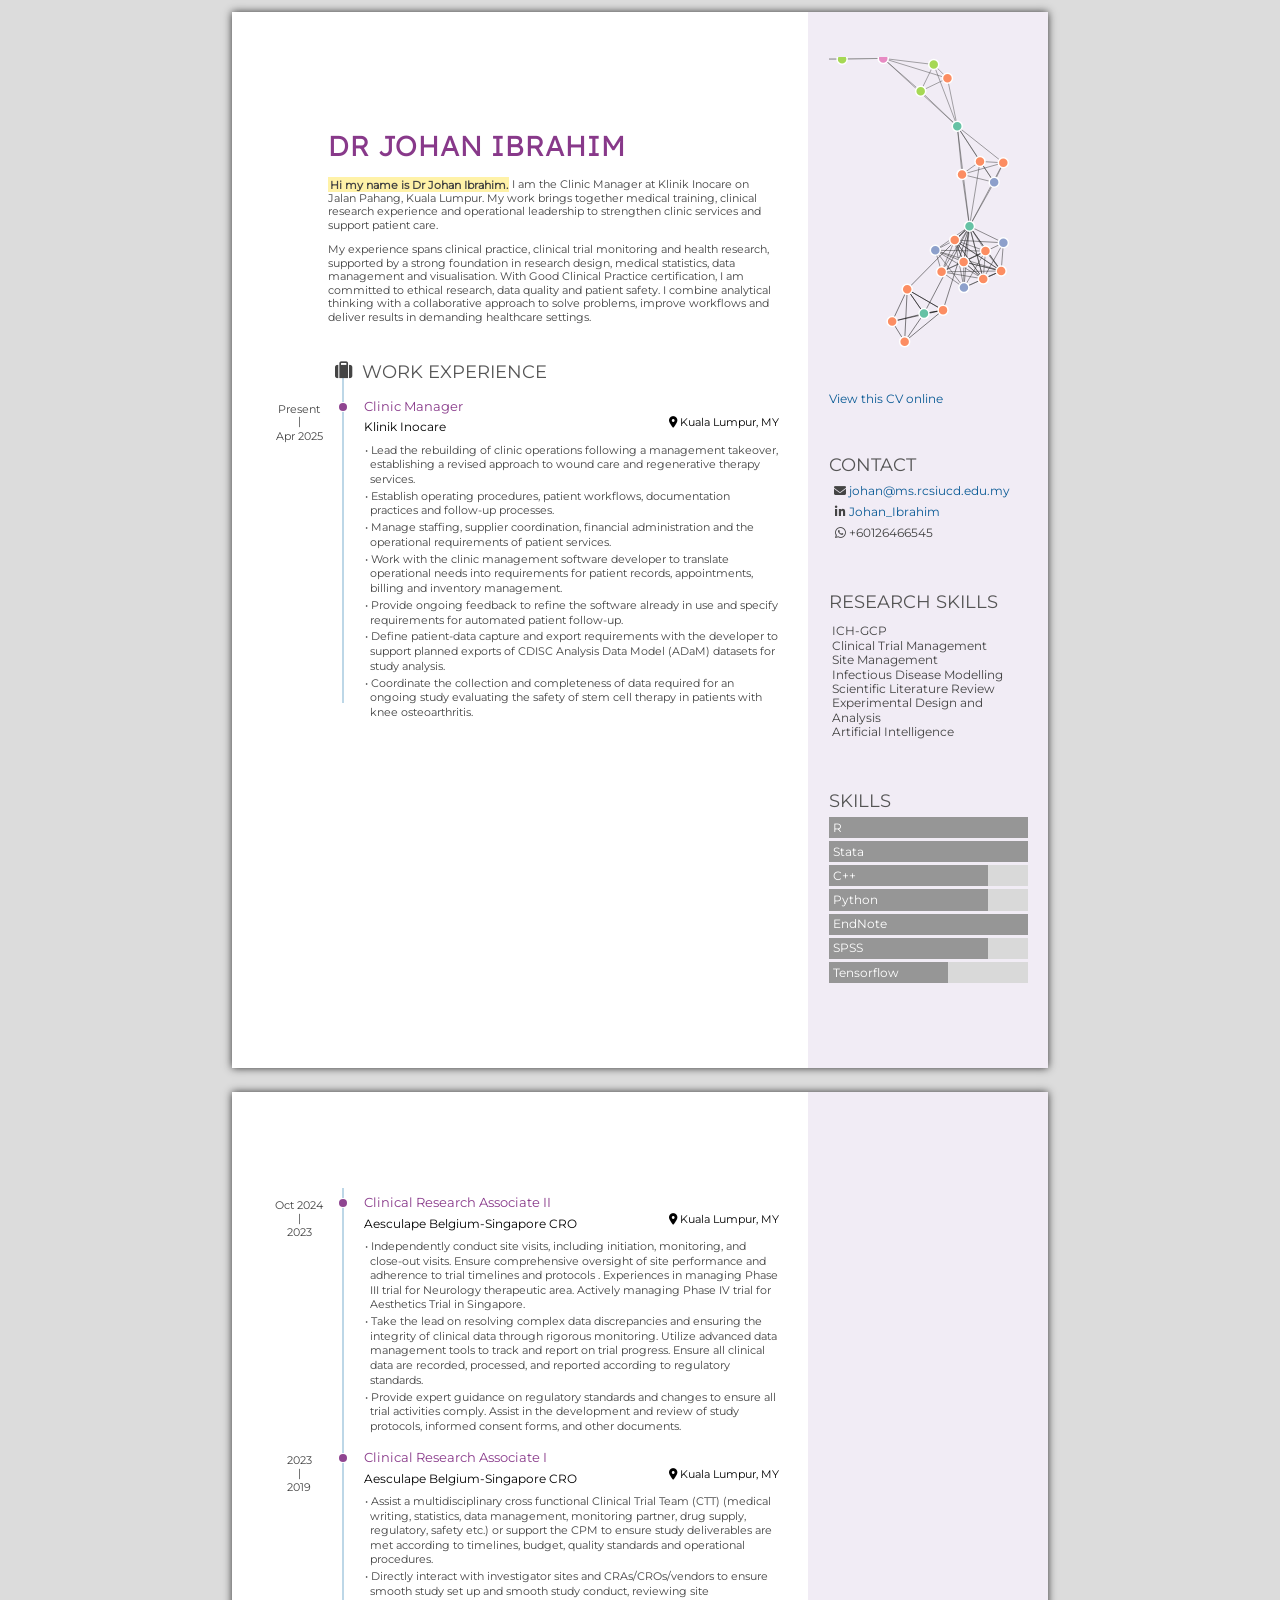
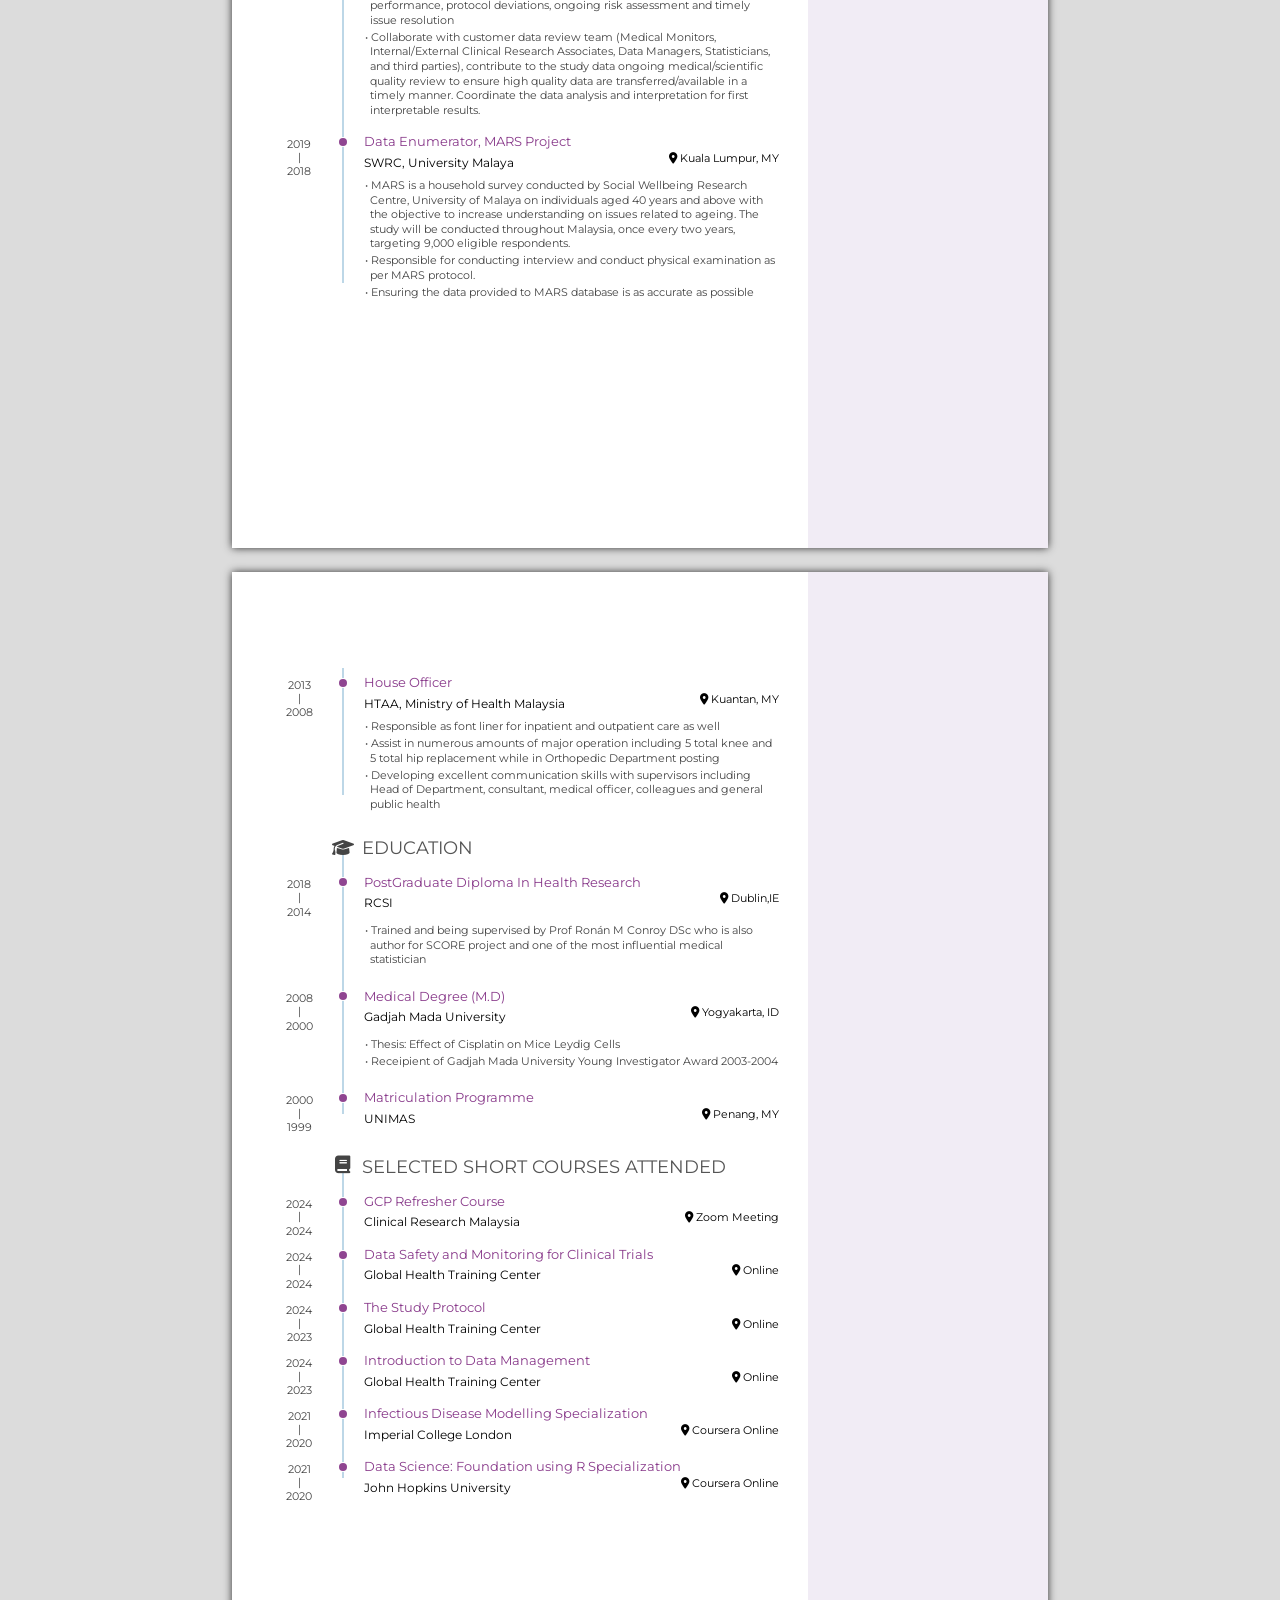
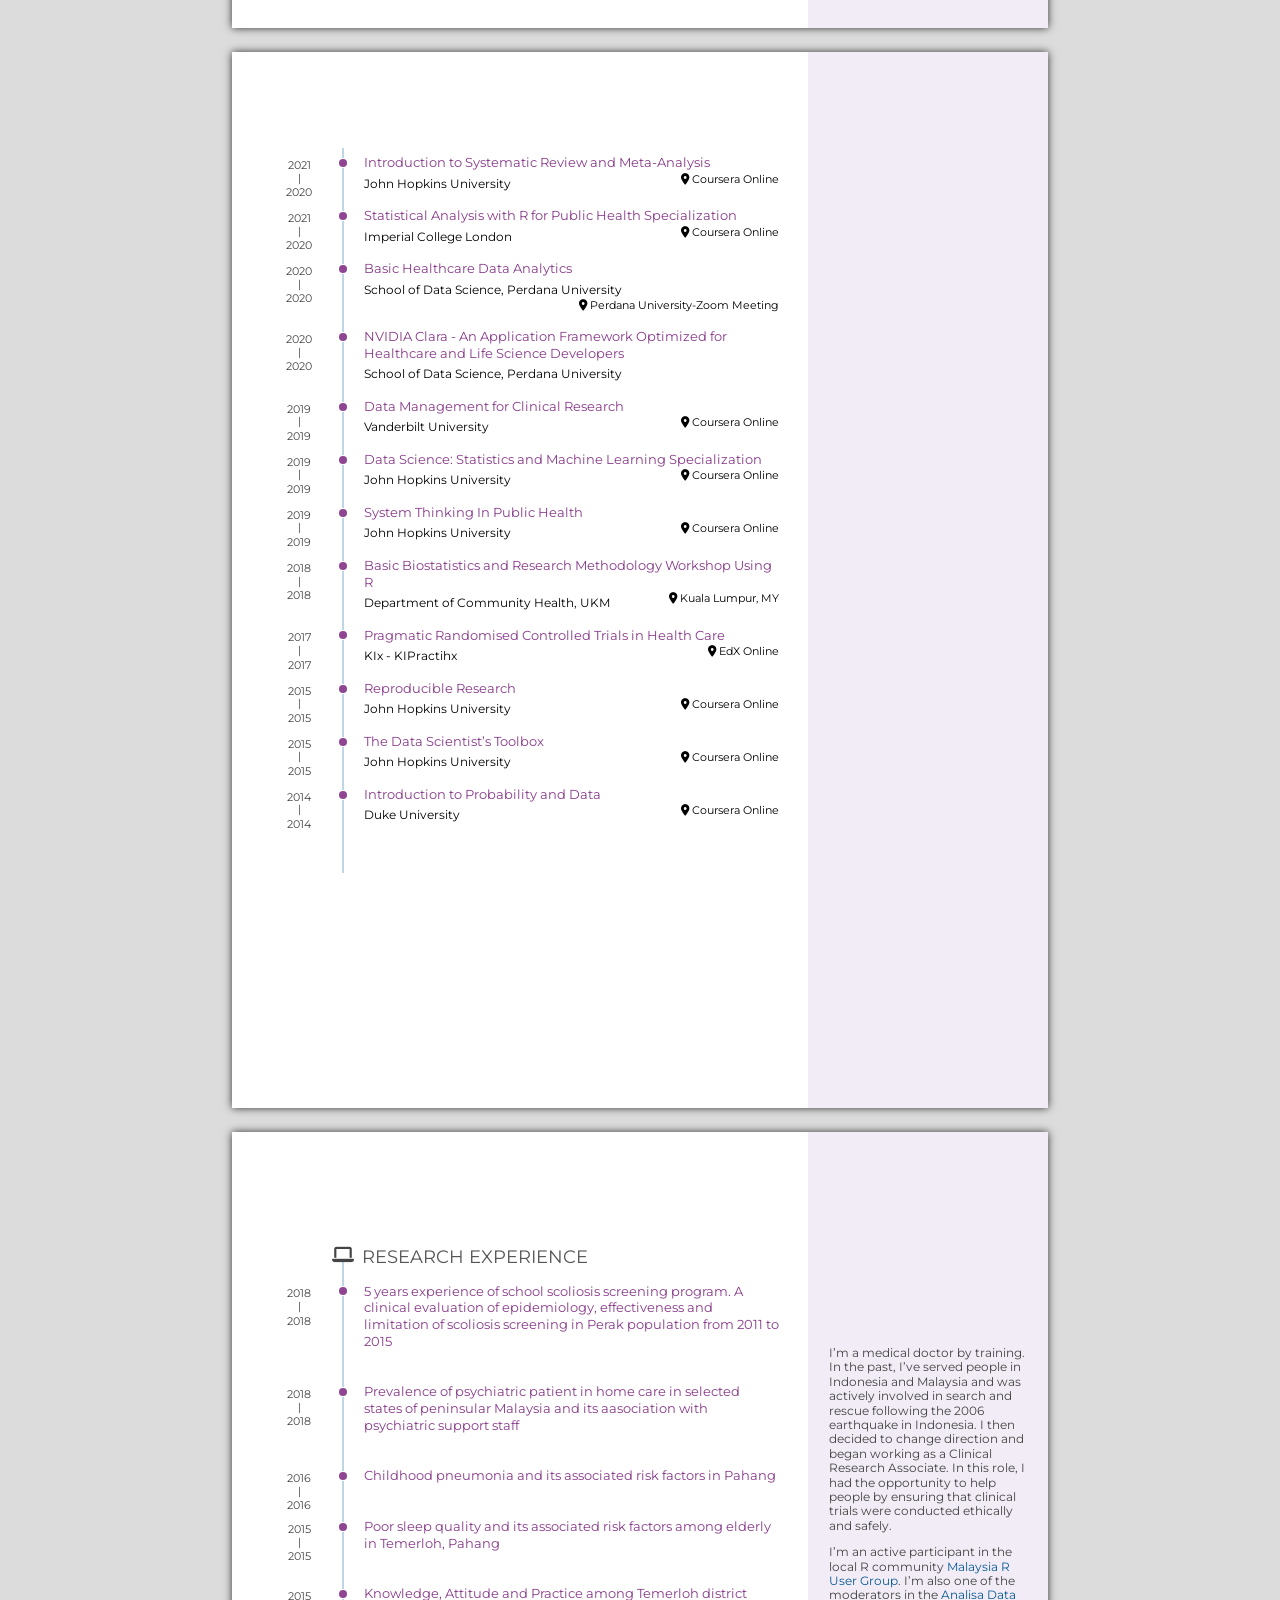
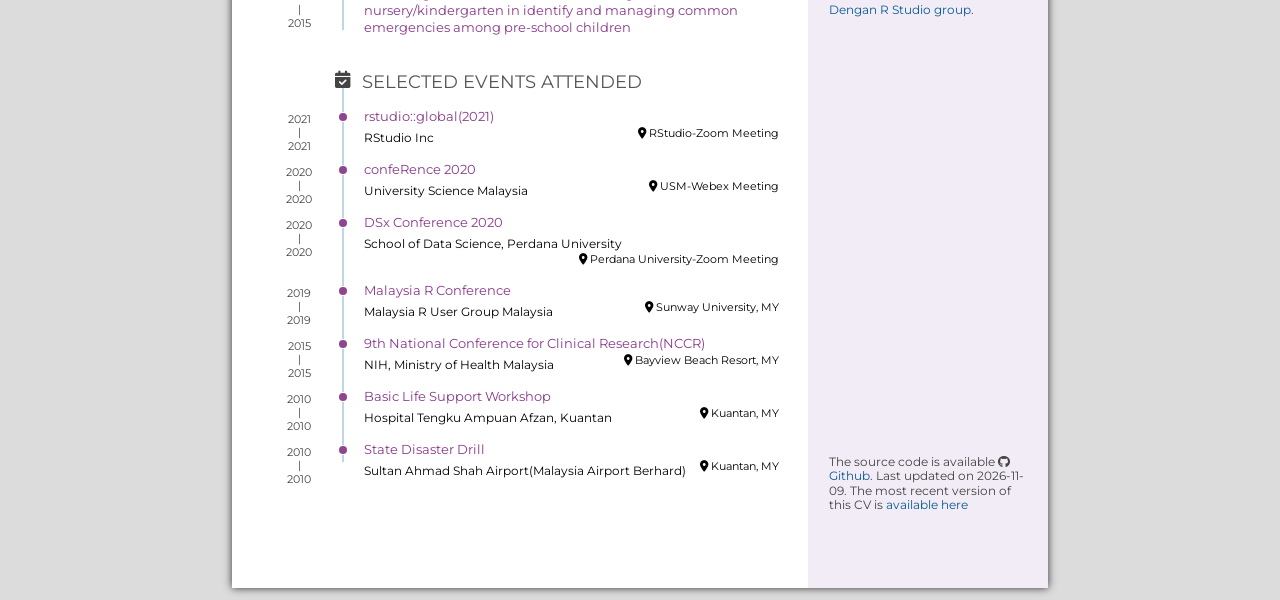
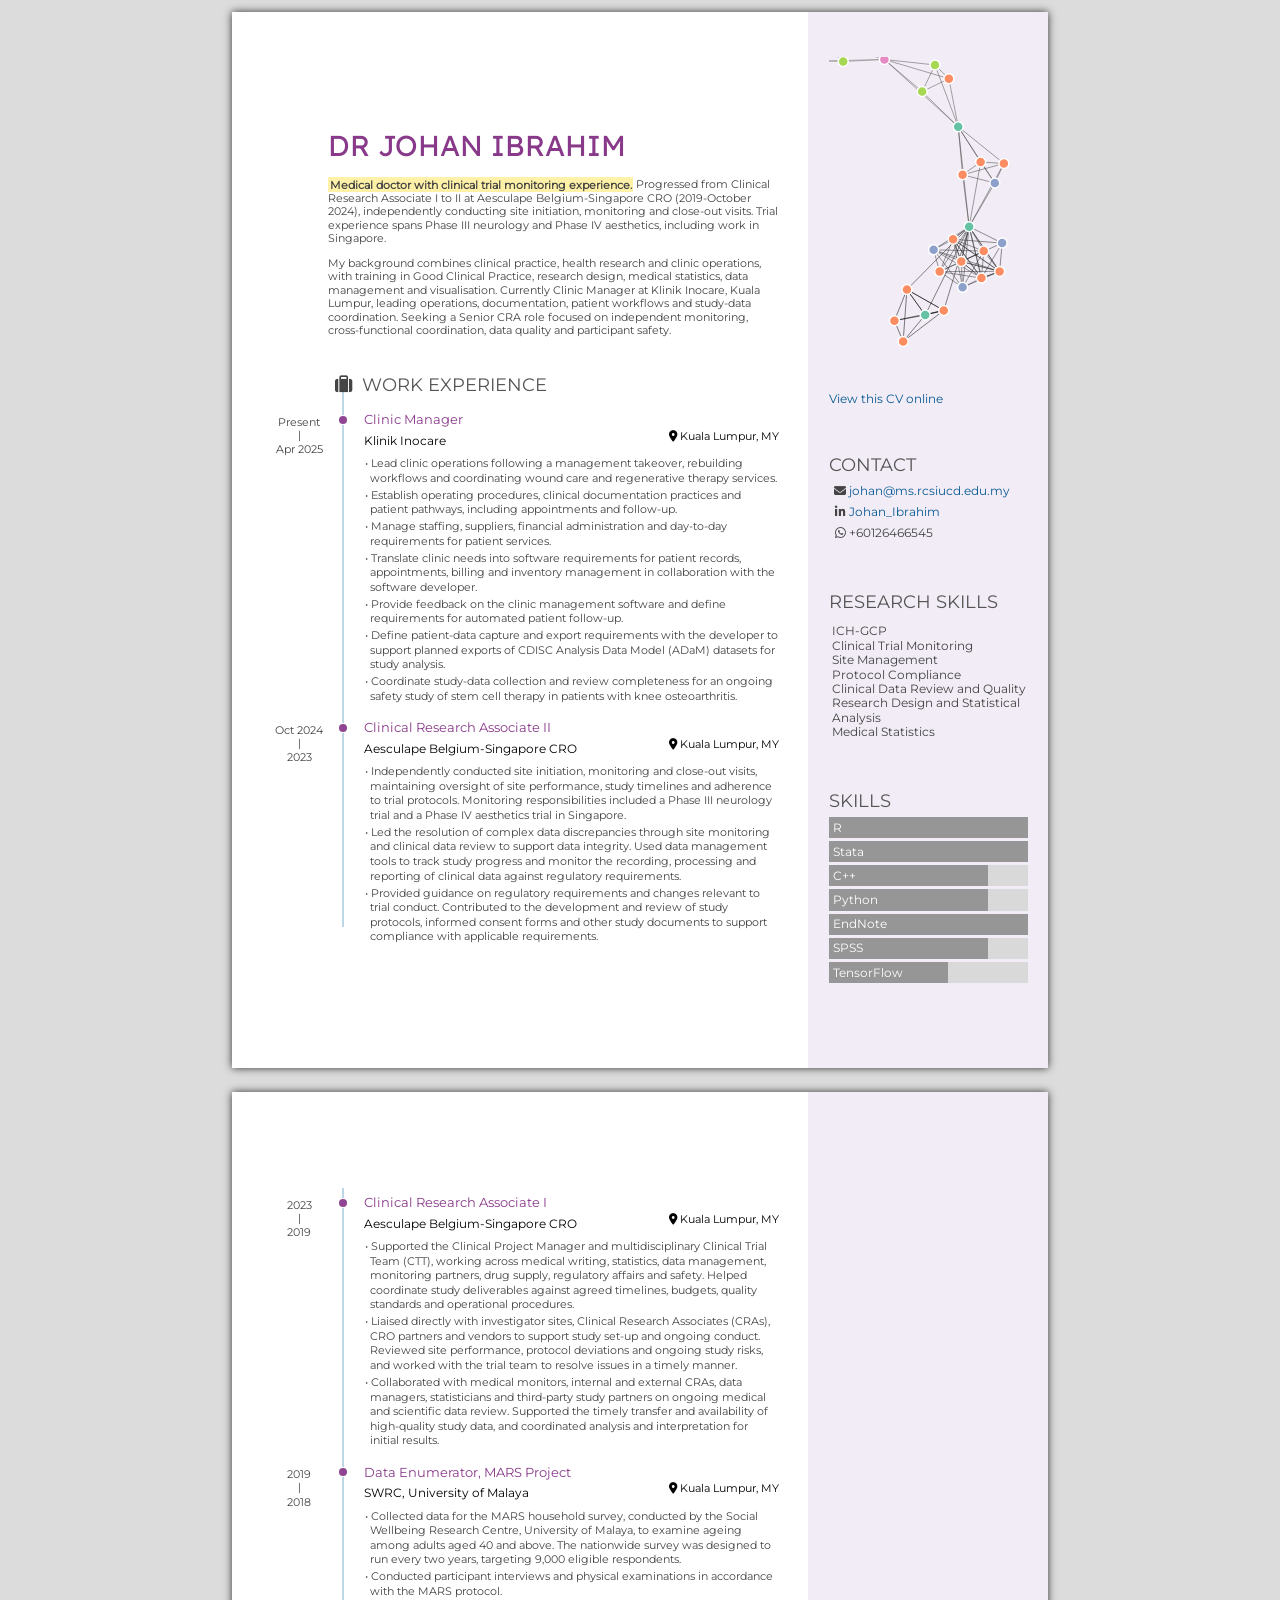
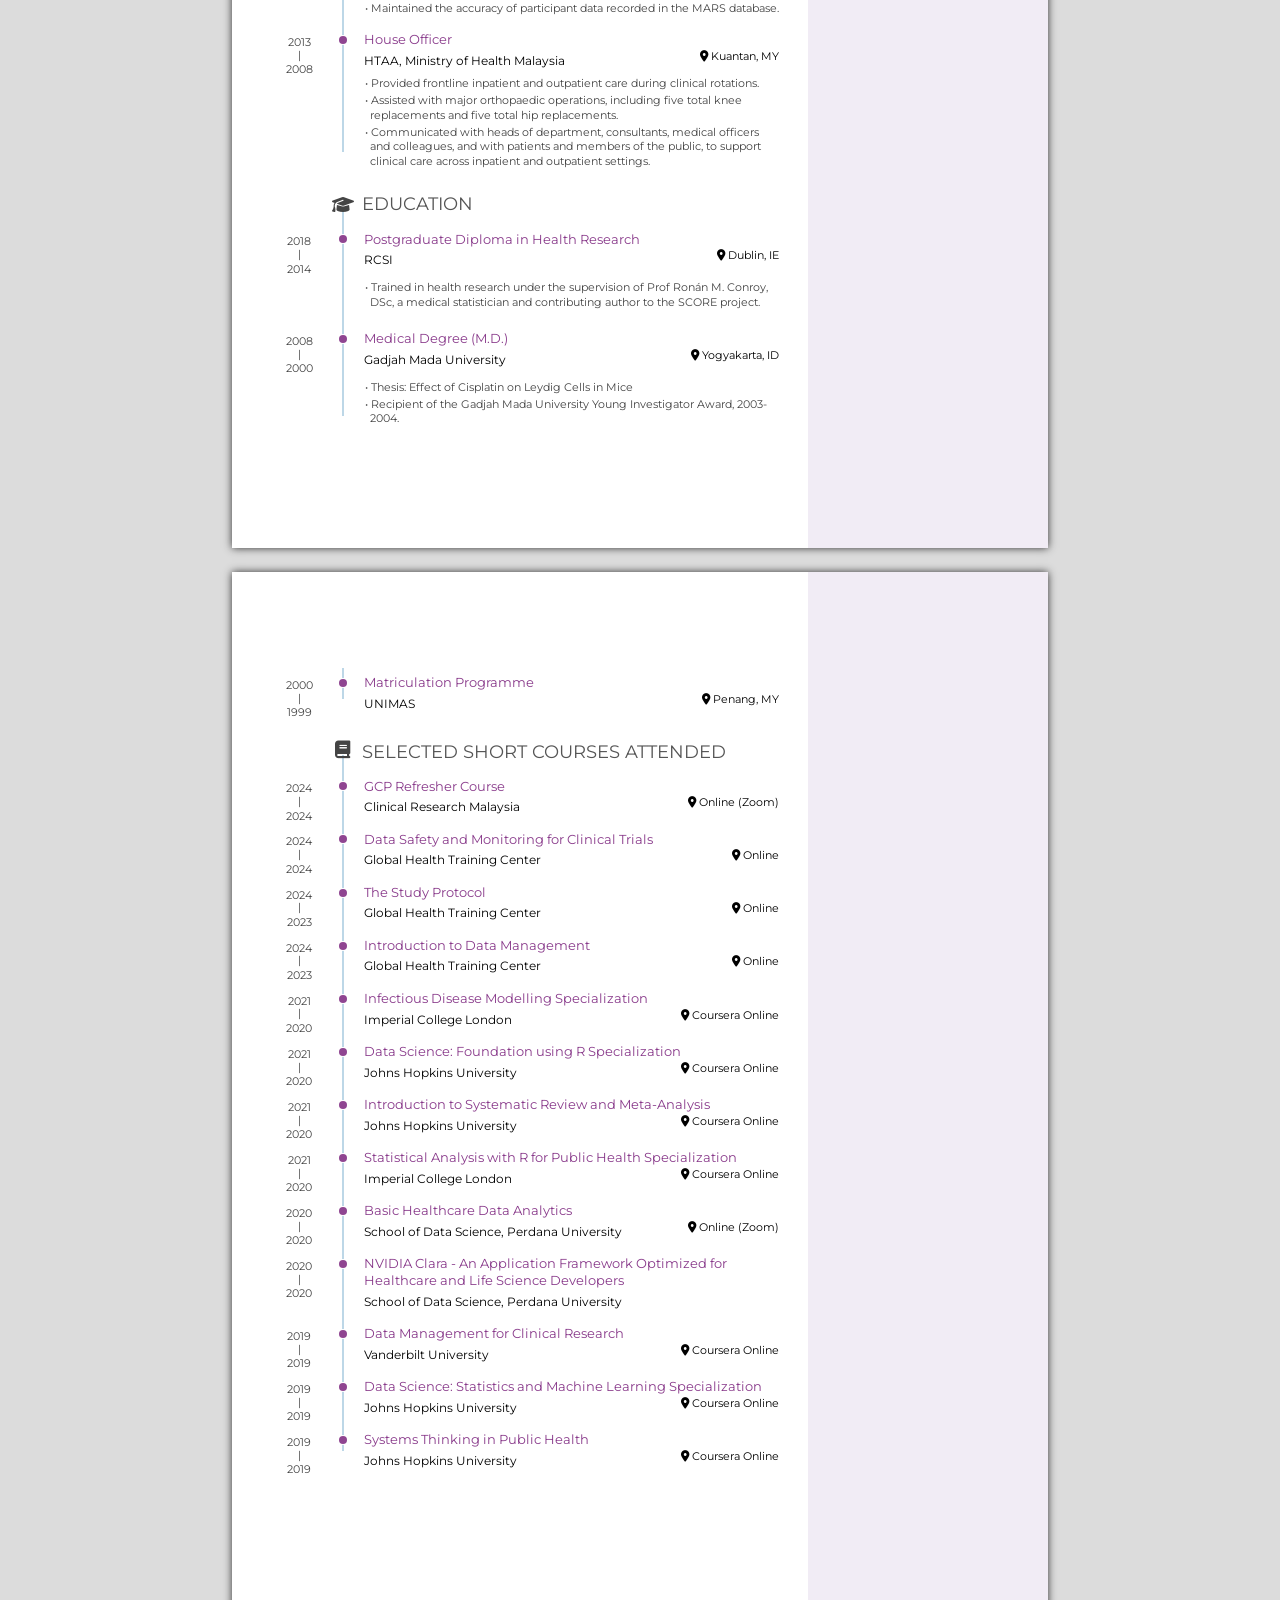
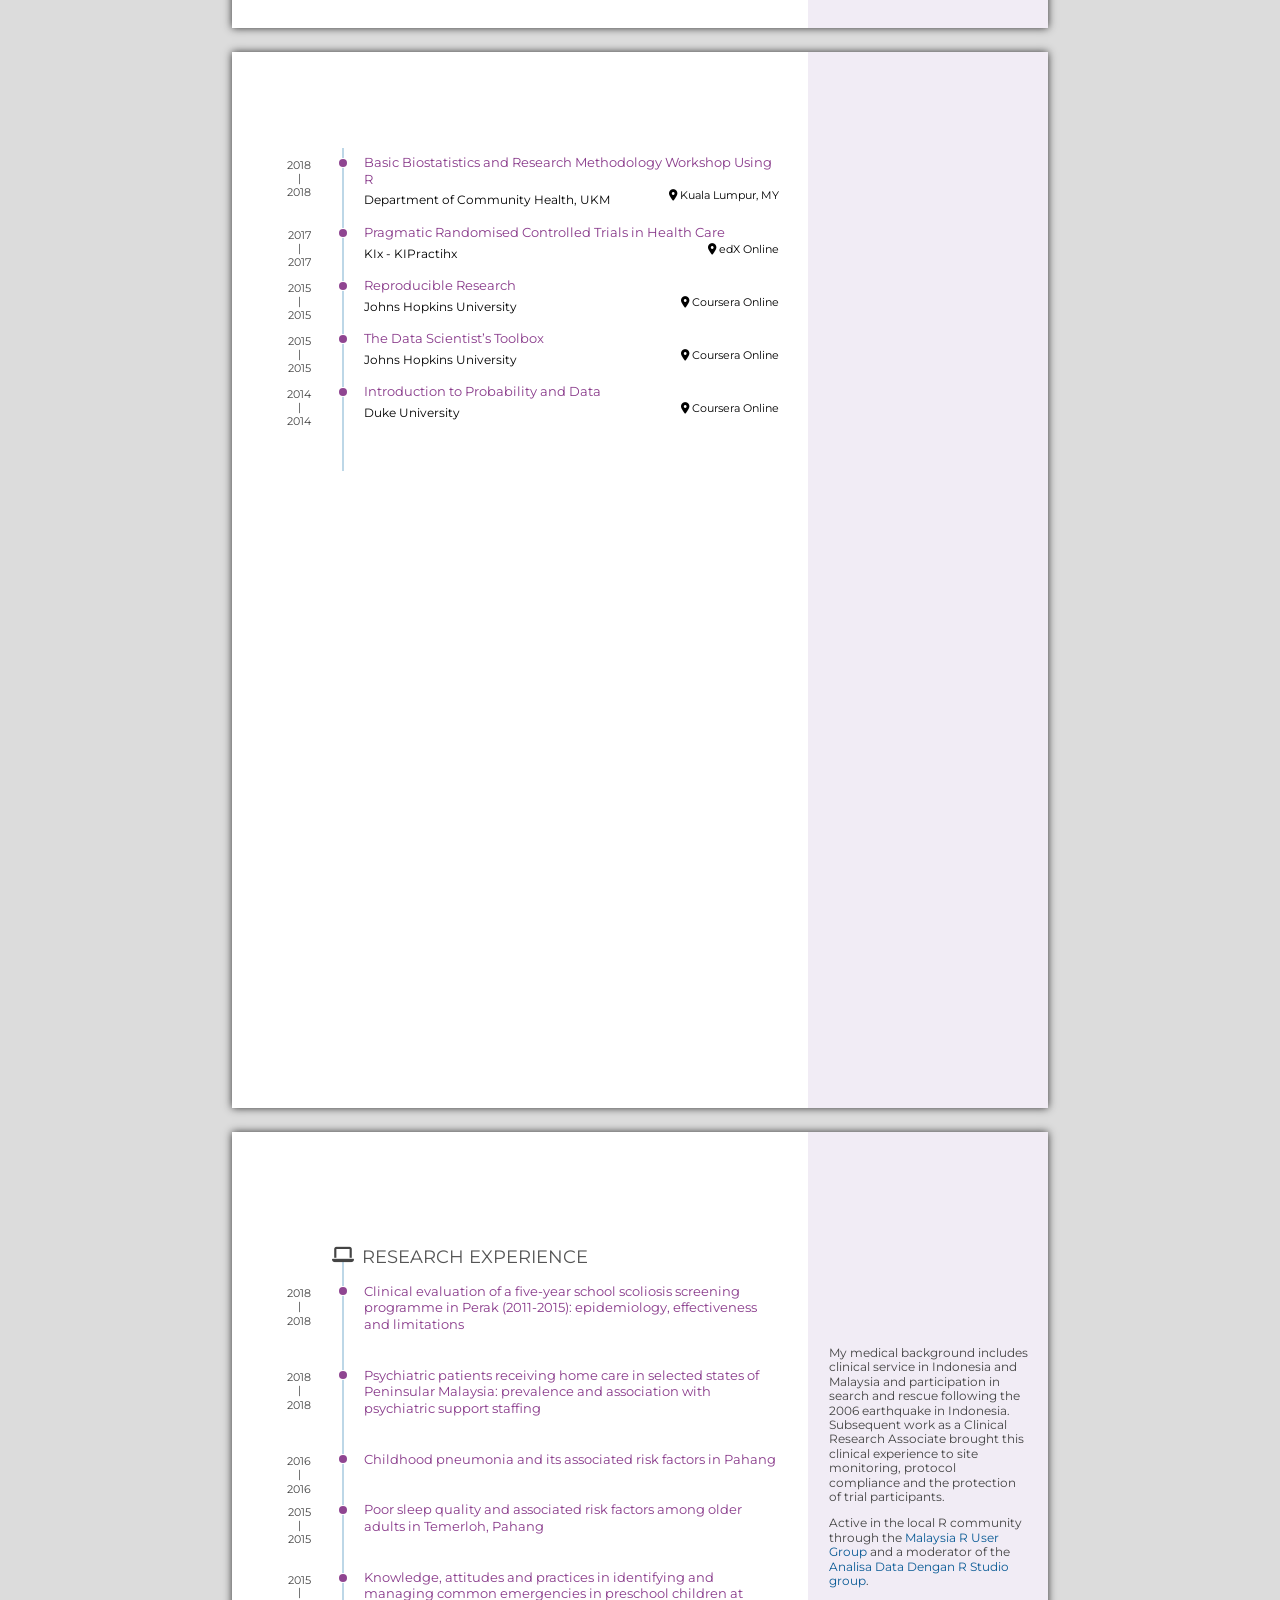
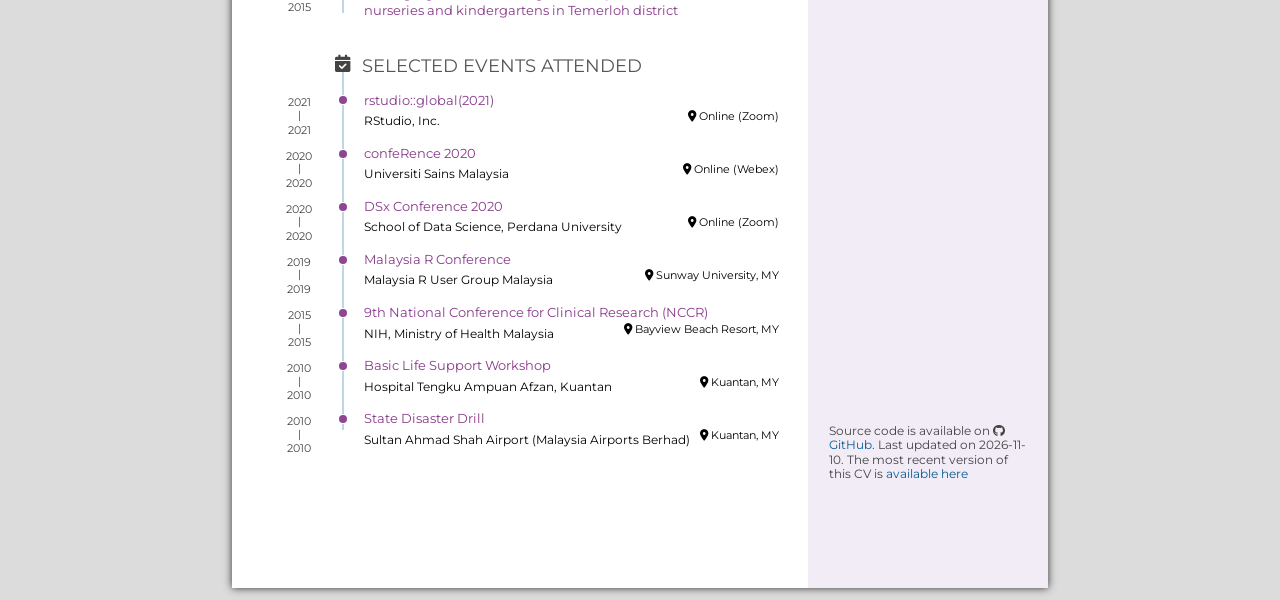
